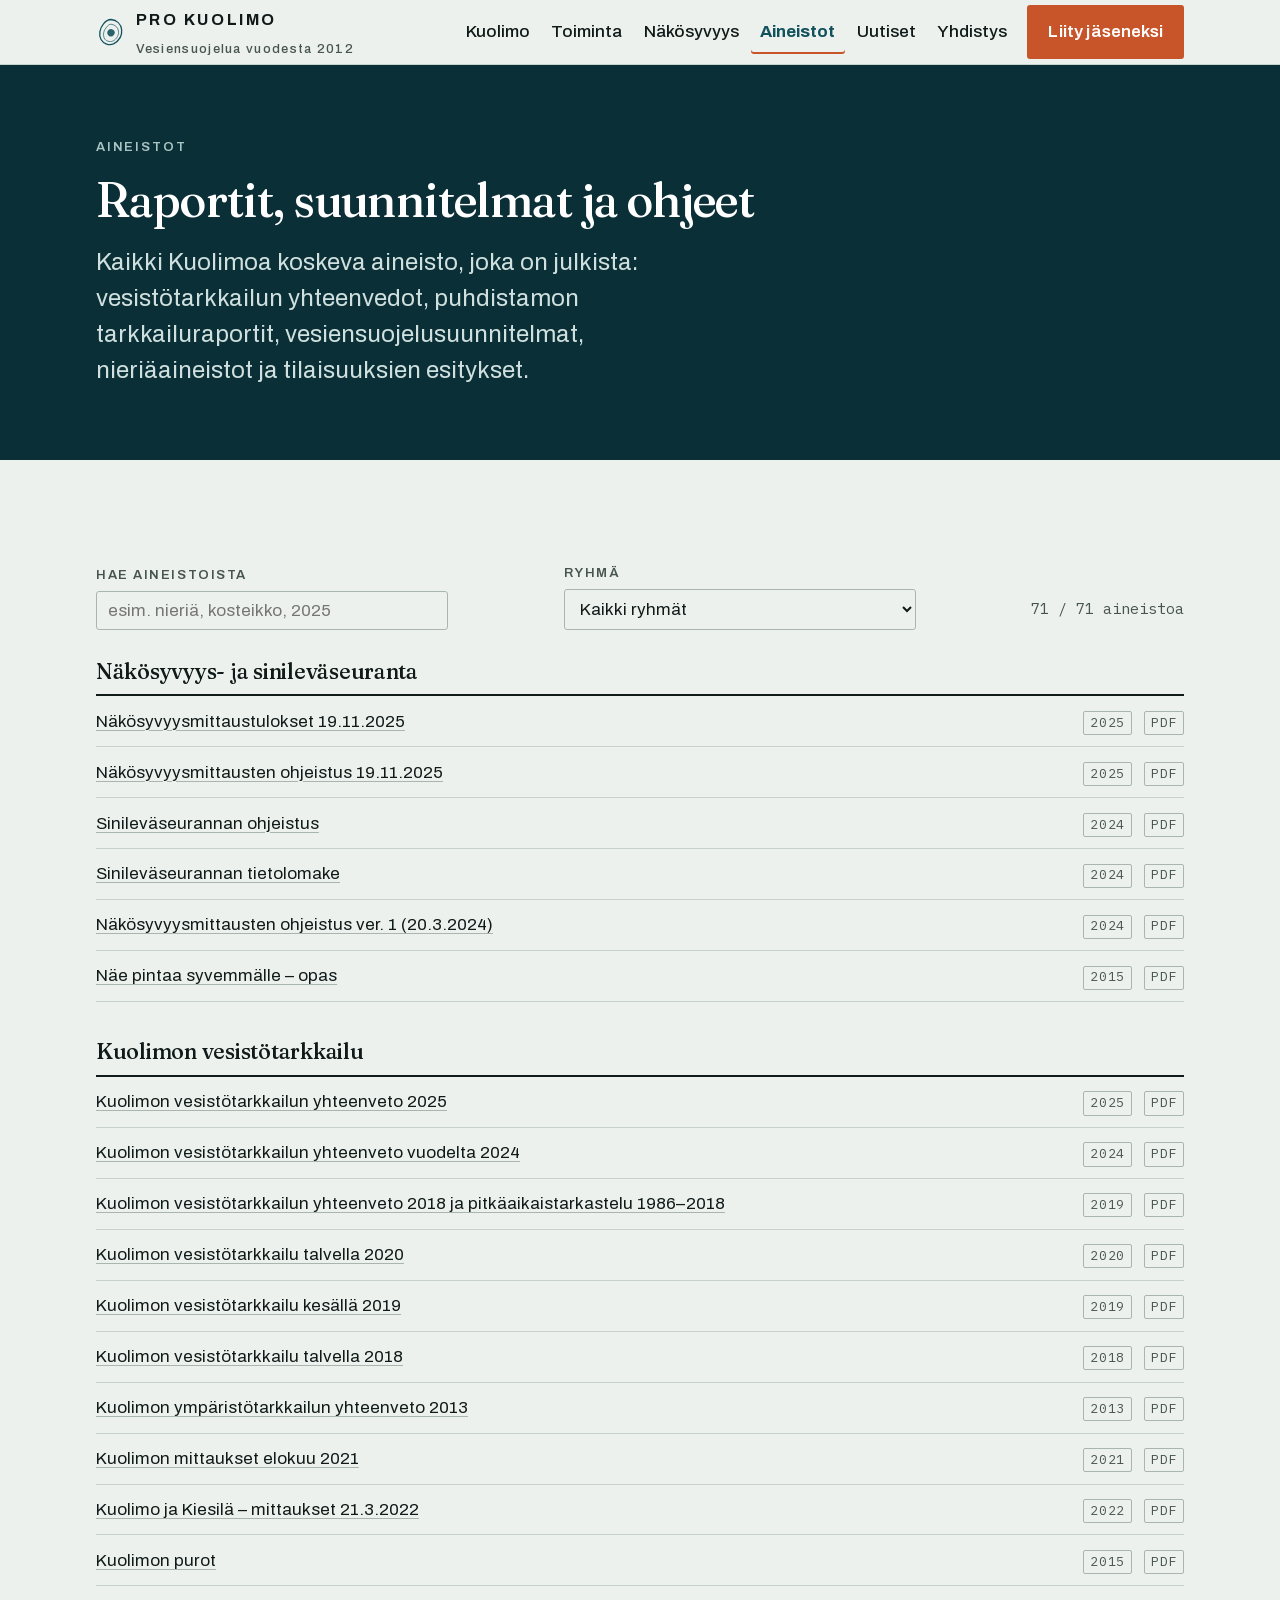
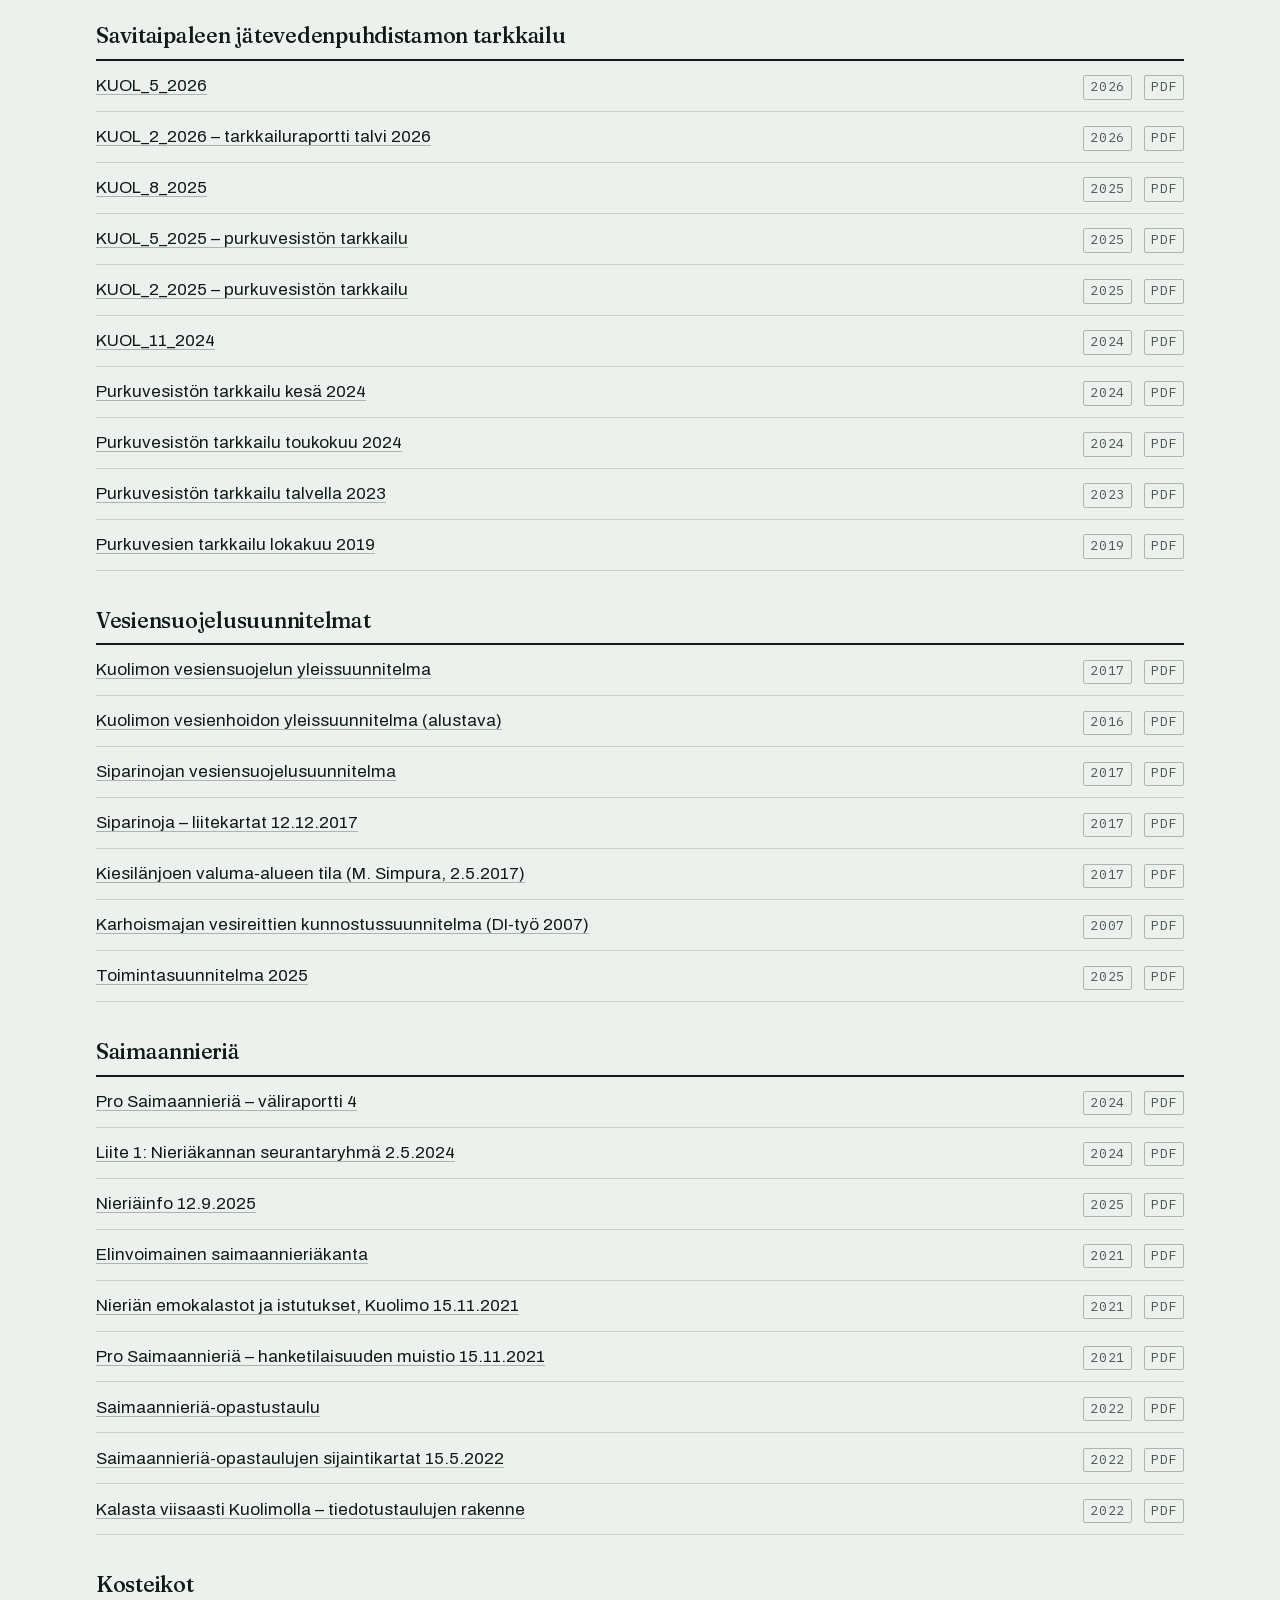
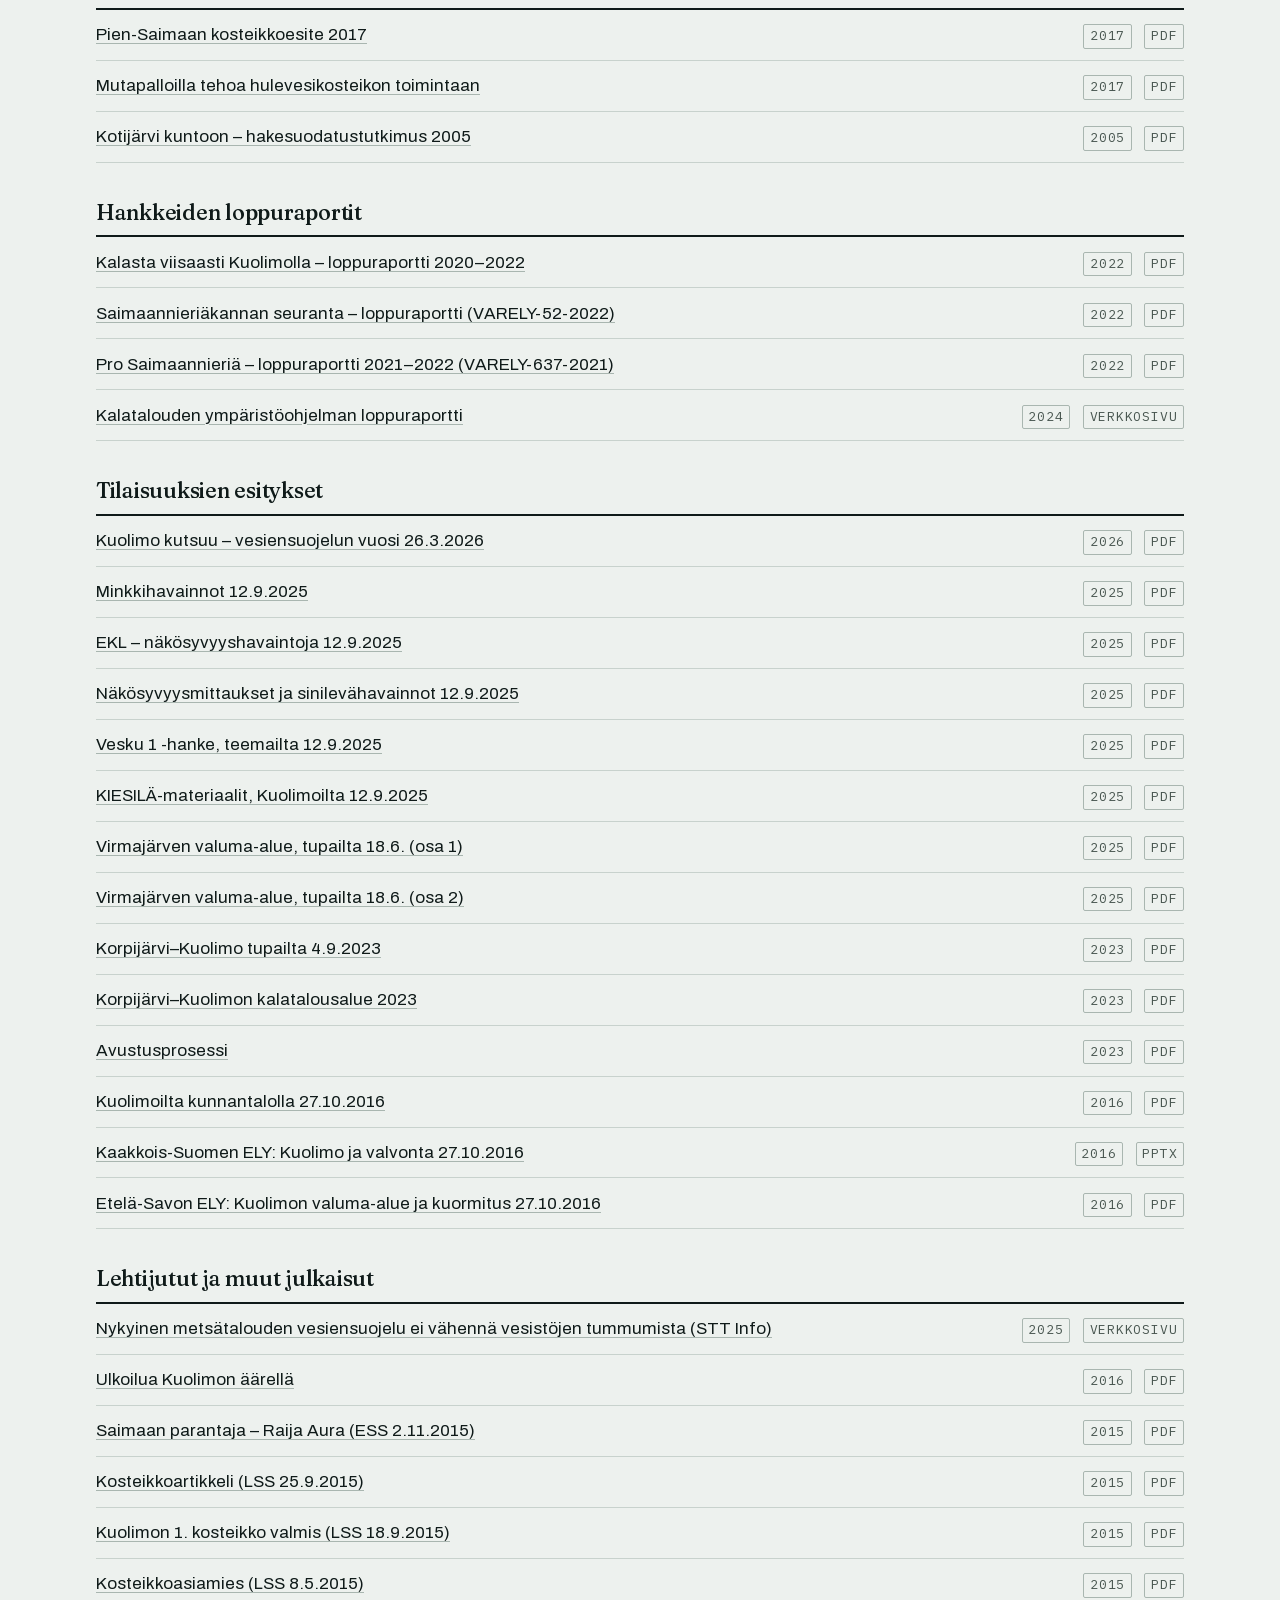
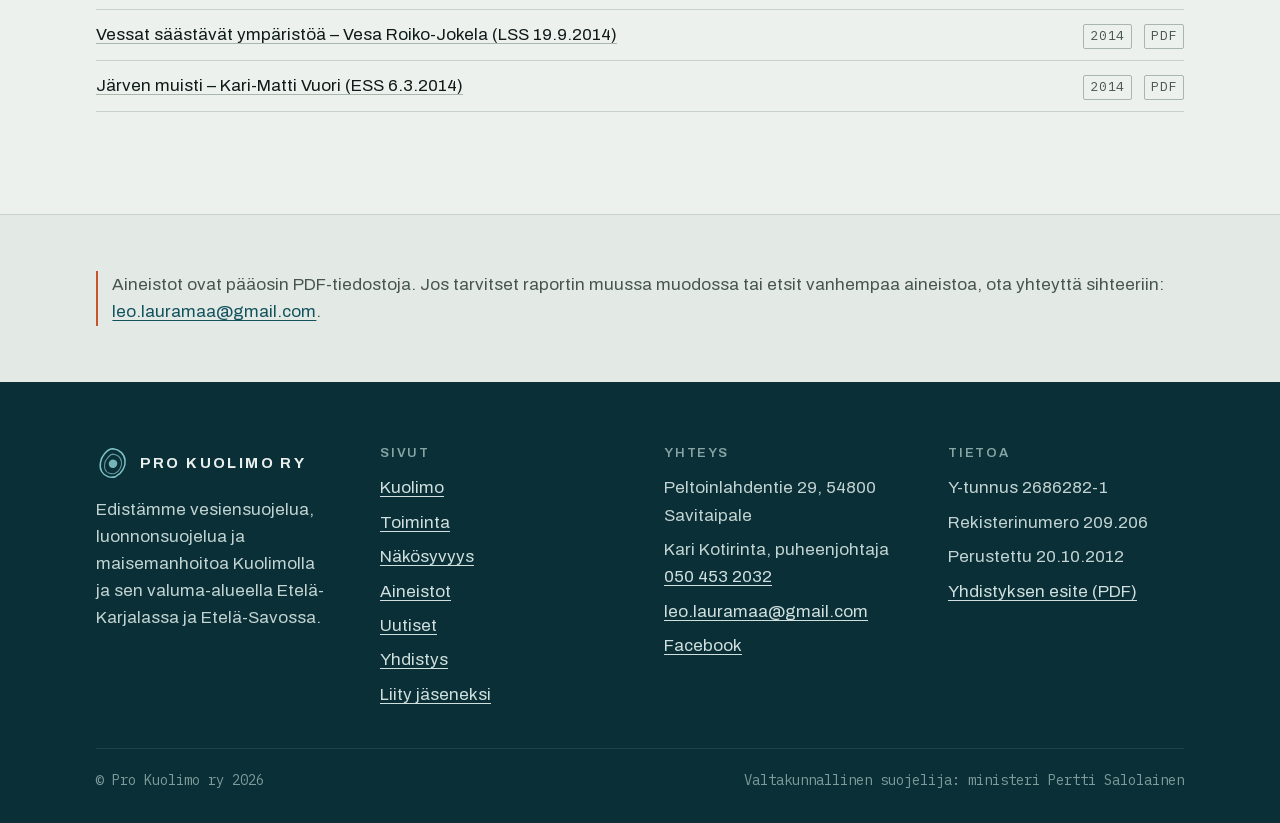
==== aineistot.html @ 618afde6 "Uudistettu prokuolimo.fi staattisena sivustona Pro Kuolimo ry:n verkkosivusto toteutettu käsin kirjo" ====
<!doctype html>
<html lang="fi">
<head>
<meta charset="utf-8">
<meta name="viewport" content="width=device-width, initial-scale=1">
<title>Aineistot – Pro Kuolimo ry</title>
<meta name="description" content="Kuolimon vesistötarkkailun raportit, vesiensuojelusuunnitelmat, nieriäaineistot, mittausohjeet ja tilaisuuksien esitykset yhdessä hakemistossa.">
<link rel="canonical" href="https://prokuolimo.fi/aineistot.html">
<meta name="theme-color" content="#edf1ee" media="(prefers-color-scheme: light)">
<meta name="theme-color" content="#0d1412" media="(prefers-color-scheme: dark)">
<meta property="og:type" content="website">
<meta property="og:locale" content="fi_FI">
<meta property="og:title" content="Aineistot – Pro Kuolimo ry">
<meta property="og:description" content="Tarkkailuraportit, suunnitelmat, ohjeet ja esitykset haettavana listana.">
<meta property="og:image" content="https://prokuolimo.fi/assets/img/og-kuva.jpg">
<link rel="icon" href="assets/favicon.svg" type="image/svg+xml">
<link rel="preload" href="assets/fonts/fraunces-var-latin.woff2" as="font" type="font/woff2" crossorigin>
<link rel="preload" href="assets/fonts/archivo-var-latin.woff2" as="font" type="font/woff2" crossorigin>
<link rel="stylesheet" href="assets/css/site.css">
<script type="module" src="assets/js/site.js"></script>
<script type="module" src="assets/js/aineistot.js"></script>
</head>
<body>
<site-header></site-header>
<noscript>
  <nav class="wrap noscript-nav" aria-label="Päävalikko">
    <a href="index.html">Etusivu</a> ·
    <a href="kuolimo.html">Kuolimo</a> ·
    <a href="toiminta.html">Toiminta</a> ·
    <a href="nakosyvyys.html">Näkösyvyys</a> ·
    <a href="uutiset.html">Uutiset</a> ·
    <a href="yhdistys.html">Yhdistys</a> ·
    <a href="liity.html">Liity jäseneksi</a>
  </nav>
</noscript>

<main id="main">

  <section class="pagehead">
    <div class="wrap">
      <p class="label">Aineistot</p>
      <h1>Raportit, suunnitelmat ja ohjeet</h1>
      <p class="lead">Kaikki Kuolimoa koskeva aineisto, joka on julkista: vesistötarkkailun
        yhteenvedot, puhdistamon tarkkailuraportit, vesiensuojelusuunnitelmat,
        nieriäaineistot ja tilaisuuksien esitykset.</p>
    </div>
  </section>

  <section class="band">
    <div class="wrap" data-docs>
      <p class="status" data-status>Ladataan aineistoluetteloa…</p>
      <noscript><p class="status">Aineistohaku vaatii JavaScriptin. Aineistot löytyvät myös
        yhdistyksen <a href="https://www.facebook.com/Prokuolimo">Facebook-sivulta</a> tai
        pyynnöstä sähköpostilla <a href="mailto:leo.lauramaa@gmail.com">leo.lauramaa@gmail.com</a>.</p></noscript>
    </div>
  </section>

  <section class="band band--tint band--tight">
    <div class="wrap">
      <p class="note">Aineistot ovat pääosin PDF-tiedostoja. Jos tarvitset raportin
        muussa muodossa tai etsit vanhempaa aineistoa, ota yhteyttä sihteeriin:
        <a href="mailto:leo.lauramaa@gmail.com">leo.lauramaa@gmail.com</a>.</p>
    </div>
  </section>

</main>
<site-footer></site-footer>
</body>
</html>
---- assets/css/site.css ----
@charset "UTF-8";
/* ==========================================================================
   Pro Kuolimo ry – tyylit
   Suunnitteluperiaate: "mittauspöytäkirja". Fraunces antaa äänen, Archivo
   välittää tiedon, IBM Plex Mono esittää mitatut luvut. Väripaletti on
   yhden sävyn (vesi) sarja; nieriän kutuväri on ainoa korostus.
   ========================================================================== */

/* --- Kirjasimet ---------------------------------------------------------- */
@font-face {
  font-family: Fraunces;
  src: url("../fonts/fraunces-var-latin.woff2") format("woff2");
  font-weight: 300 900;
  font-display: swap;
  unicode-range: U+0000-00FF, U+0131, U+0152-0153, U+02BB-02BC, U+02C6, U+02DA,
    U+02DC, U+0304, U+0308, U+0329, U+2000-206F, U+20AC, U+2122, U+2191, U+2193,
    U+2212, U+2215, U+FEFF, U+FFFD;
}
@font-face {
  font-family: Fraunces;
  src: url("../fonts/fraunces-var-latinext.woff2") format("woff2");
  font-weight: 300 900;
  font-display: swap;
  unicode-range: U+0100-02BA, U+02BD-02C5, U+02C7-02CC, U+02CE-02D7, U+02DD-02FF,
    U+0304-0308, U+0329, U+1D00-1DBF, U+1E00-1E9F, U+1EF2-1EFF, U+2020, U+20A0-20AB,
    U+20AD-20C0, U+2113, U+2C60-2C7F, U+A720-A7FF;
}
@font-face {
  font-family: Archivo;
  src: url("../fonts/archivo-var-latin.woff2") format("woff2");
  font-weight: 400 700;
  font-display: swap;
  unicode-range: U+0000-00FF, U+0131, U+0152-0153, U+02BB-02BC, U+02C6, U+02DA,
    U+02DC, U+0304, U+0308, U+0329, U+2000-206F, U+20AC, U+2122, U+2191, U+2193,
    U+2212, U+2215, U+FEFF, U+FFFD;
}
@font-face {
  font-family: Archivo;
  src: url("../fonts/archivo-var-latinext.woff2") format("woff2");
  font-weight: 400 700;
  font-display: swap;
  unicode-range: U+0100-02BA, U+02BD-02C5, U+02C7-02CC, U+02CE-02D7, U+02DD-02FF,
    U+0304-0308, U+0329, U+1D00-1DBF, U+1E00-1E9F, U+1EF2-1EFF, U+2020, U+20A0-20AB,
    U+20AD-20C0, U+2113, U+2C60-2C7F, U+A720-A7FF;
}
@font-face {
  font-family: "Plex Mono";
  src: url("../fonts/plexmono-400-latin.woff2") format("woff2");
  font-weight: 400;
  font-display: swap;
  unicode-range: U+0000-00FF, U+0131, U+0152-0153, U+02BB-02BC, U+02C6, U+02DA,
    U+02DC, U+0304, U+0308, U+0329, U+2000-206F, U+20AC, U+2122, U+2191, U+2193,
    U+2212, U+2215, U+FEFF, U+FFFD;
}
@font-face {
  font-family: "Plex Mono";
  src: url("../fonts/plexmono-400-latinext.woff2") format("woff2");
  font-weight: 400;
  font-display: swap;
  unicode-range: U+0100-02BA, U+02BD-02C5, U+02C7-02CC, U+02CE-02D7, U+02DD-02FF,
    U+0304-0308, U+0329, U+1D00-1DBF, U+1E00-1E9F, U+1EF2-1EFF, U+2020, U+20A0-20AB,
    U+20AD-20C0, U+2113, U+2C60-2C7F, U+A720-A7FF;
}
@font-face {
  font-family: "Plex Mono";
  src: url("../fonts/plexmono-500-latin.woff2") format("woff2");
  font-weight: 500;
  font-display: swap;
  unicode-range: U+0000-00FF, U+0131, U+0152-0153, U+02BB-02BC, U+02C6, U+02DA,
    U+02DC, U+0304, U+0308, U+0329, U+2000-206F, U+20AC, U+2122, U+2191, U+2193,
    U+2212, U+2215, U+FEFF, U+FFFD;
}
@font-face {
  font-family: "Plex Mono";
  src: url("../fonts/plexmono-500-latinext.woff2") format("woff2");
  font-weight: 500;
  font-display: swap;
  unicode-range: U+0100-02BA, U+02BD-02C5, U+02C7-02CC, U+02CE-02D7, U+02DD-02FF,
    U+0304-0308, U+0329, U+1D00-1DBF, U+1E00-1E9F, U+1EF2-1EFF, U+2020, U+20A0-20AB,
    U+20AD-20C0, U+2113, U+2C60-2C7F, U+A720-A7FF;
}

/* --- Muuttujat ---------------------------------------------------------- */
:root {
  color-scheme: light dark;

  --paper: #edf1ee;
  --paper-2: #e3e9e5;
  --paper-3: #d9e1dd;
  --ink: #0f1a19;
  --ink-2: #47554f;
  --rule: #c8d2cd;
  --rule-strong: #a9b6b0;

  --water: #12525c;
  --water-hi: #0b2f37;
  --water-tint: #dfe9e9;
  --moss: #56712f;
  --nieria: #a8471f;
  --nieria-bright: #c8542a;

  /* Näkösyvyyden sävysarja, vaalea tila. Tumma = kirkkaampi vesi. */
  --b1: #dfe9e9;
  --b2: #bcd5d7;
  --b3: #91bcc0;
  --b4: #5c9ba3;
  --b5: #2c7480;
  --b6: #12525c;
  --b-on-light: #0f1a19;
  --b-on-dark: #f2f6f4;
  --b1-fg: var(--b-on-light);
  --b2-fg: var(--b-on-light);
  --b3-fg: var(--b-on-light);
  --b4-fg: var(--b-on-light);
  --b5-fg: var(--b-on-dark);
  --b6-fg: var(--b-on-dark);

  --serif: Fraunces, "Iowan Old Style", Palatino, Georgia, serif;
  --sans: Archivo, system-ui, -apple-system, "Segoe UI", Roboto, sans-serif;
  --mono: "Plex Mono", ui-monospace, "SF Mono", Menlo, Consolas, monospace;

  /* Kokoportaikko on mitoitettu iäkkäämmälle lukijalle: leipäteksti 19 px ja
     pienin käytetty koko 14 px. Sujuvien kokojen keskiarvossa on aina
     rem-osa, jotta otsikot kasvavat myös silloin, kun käyttäjä suurentaa
     selaimen fonttikokoa – pelkkä vw jäisi käyttäjän asetuksesta riippumatta
     samaksi. */
  --fs-display: clamp(2.5rem, 1.65rem + 3.7vw, 4.5rem);
  --fs-h1: clamp(2.05rem, 1.45rem + 2.4vw, 3.05rem);
  --fs-h2: clamp(1.6rem, 1.25rem + 1.5vw, 2.25rem);
  --fs-h3: 1.35rem;
  --fs-body: 1.1875rem;
  --fs-small: 1.0625rem;
  --fs-micro: 0.875rem;
  --fs-label: 0.8125rem;

  --wrap: 74rem;
  --prose: 36rem;
  --gutter: clamp(1.25rem, 5vw, 3rem);
  --band-space: clamp(3.5rem, 8vw, 6.5rem);
  --radius: 3px;
  --shadow: 0 1px 2px rgb(11 47 55 / 6%), 0 8px 24px -12px rgb(11 47 55 / 18%);
}

@media (prefers-color-scheme: dark) {
  :root {
    --paper: #0d1412;
    --paper-2: #131c1a;
    --paper-3: #1a2523;
    --ink: #e8ece7;
    --ink-2: #9aa8a2;
    --rule: #26332e;
    --rule-strong: #3a4a44;

    --water: #6fb4bb;
    --water-hi: #071c21;
    --water-tint: #132a2c;
    --moss: #9ab86a;
    --nieria: #e8916a;
    --nieria-bright: #ef9c76;

    --b1: #1b2b2c;
    --b2: #23474b;
    --b3: #2f6a71;
    --b4: #479098;
    --b5: #6fb4bb;
    --b6: #a3d5d9;
    --b-on-light: #08181a;
    --b-on-dark: #e8ece7;
    --b1-fg: var(--b-on-dark);
    --b2-fg: var(--b-on-dark);
    --b3-fg: var(--b-on-dark);
    --b4-fg: var(--b-on-light);
    --b5-fg: var(--b-on-light);
    --b6-fg: var(--b-on-light);

    --shadow: 0 1px 2px rgb(0 0 0 / 40%), 0 8px 24px -12px rgb(0 0 0 / 60%);
  }
}

/* --- Perusta ------------------------------------------------------------ */
*,
*::before,
*::after {
  box-sizing: border-box;
}

html {
  /* Huom. text-size-adjust on jätetty tarkoituksella määrittelemättä.
     Arvo 100% estäisi Android-Chromen käyttäjäasetuksen "tekstin koko",
     eikä iOS kasvata tekstiä automaattisesti, koska sivulla on
     width=device-width -viewport. Näin selaimen fonttikoon säätö toimii. */
  scroll-behavior: smooth;
  scroll-padding-top: 6rem;
}

body {
  margin: 0;
  background: var(--paper);
  color: var(--ink);
  font-family: var(--sans);
  font-size: var(--fs-body);
  line-height: 1.6;
  overflow-wrap: anywhere;
  font-synthesis-weight: none;
  -webkit-font-smoothing: antialiased;
}

img,
svg {
  max-width: 100%;
  height: auto;
  display: block;
}

a {
  color: var(--water);
  text-decoration-thickness: 1px;
  text-underline-offset: 0.18em;
}

a:hover {
  color: var(--nieria);
}

:focus-visible {
  outline: 2px solid var(--nieria-bright);
  outline-offset: 2px;
  border-radius: 2px;
}

h1,
h2,
h3,
h4 {
  font-family: var(--serif);
  font-weight: 500;
  font-variation-settings: "opsz" 48, "SOFT" 24, "WONK" 0;
  line-height: 1.12;
  letter-spacing: -0.012em;
  text-wrap: balance;
  margin: 0;
}

h1 {
  font-size: var(--fs-h1);
}
h2 {
  font-size: var(--fs-h2);
}
h3 {
  font-size: var(--fs-h3);
  font-variation-settings: "opsz" 18, "SOFT" 20, "WONK" 0;
  line-height: 1.25;
}

p {
  margin: 0;
}

/* Mitatut luvut, päivämäärät ja tunnukset ovat aina mittarin äänellä. */
.num {
  font-family: var(--mono);
  font-variant-numeric: tabular-nums;
  font-feature-settings: "zero" 1;
  letter-spacing: -0.02em;
}

.label {
  font-family: var(--sans);
  font-size: var(--fs-label);
  font-weight: 600;
  letter-spacing: 0.14em;
  text-transform: uppercase;
  color: var(--ink-2);
  margin: 0;
}

.lead {
  font-size: clamp(1.25rem, 1.1rem + 0.7vw, 1.5rem);
  line-height: 1.5;
  color: var(--ink-2);
}

.skip {
  position: absolute;
  left: -9999px;
  top: 0;
  z-index: 100;
  background: var(--nieria-bright);
  color: #fff;
  padding: 0.6rem 1rem;
  font-weight: 600;
}
.skip:focus {
  left: 0;
}

/* --- Rakenne ------------------------------------------------------------ */
.wrap {
  width: 100%;
  max-width: var(--wrap);
  margin-inline: auto;
  padding-inline: var(--gutter);
}

.band {
  padding-block: var(--band-space);
}

.band--tight {
  padding-block: clamp(2.25rem, 5vw, 3.5rem);
}

.band--tint {
  background: var(--paper-2);
}

.band--deep {
  background: var(--water-hi);
  color: #e9efec;
}

.band--deep h1,
.band--deep h2,
.band--deep h3 {
  color: #f4f8f6;
}

.band--deep .label,
.band--deep .lead {
  color: #a9c4c4;
}

.band--deep a {
  color: #9fd4d8;
}

.band--deep a:hover {
  color: var(--nieria-bright);
}

.band + .band--tint,
.band--tint + .band {
  border-top: 1px solid var(--rule);
}

/* Tummalla vesipohjalla samat komponentit tarvitsevat vaaleat sävyt. */
.band--deep .figure figcaption,
.band--deep .note,
.band--deep .status,
.band--deep .card p {
  color: #a9c4c4;
}

.band--deep .figure figcaption {
  border-left-color: #3d6a70;
}

.band--deep .card {
  border-top-color: #7fc4ca;
}

.band--deep .facts,
.band--deep .facts > div {
  border-color: #1e434a;
}

.band--deep .facts dt {
  color: #9fb8b7;
}

.pagehead a {
  color: #9fd4d8;
}

.pagehead a:hover {
  color: var(--nieria-bright);
}

.prose {
  max-width: var(--prose);
}

.prose {
  hyphens: auto;
}

.prose > * + * {
  margin-top: 1.1em;
}

.prose h2,
.prose h3 {
  margin-top: 2em;
}

.prose ul,
.prose ol {
  padding-left: 1.2em;
}

.prose li + li {
  margin-top: 0.4em;
}

/* Osion otsikkorivi: pieni tunniste + otsikko + hiusviiva. */
.head {
  display: grid;
  gap: 0.7rem;
  padding-bottom: 1.1rem;
  border-bottom: 1px solid var(--rule);
  margin-bottom: clamp(1.75rem, 4vw, 2.75rem);
}

.head--deep {
  border-bottom-color: #24484f;
}

.head > .lead {
  max-width: var(--prose);
}

/* --- Painikkeet --------------------------------------------------------- */
.btn {
  display: inline-flex;
  align-items: center;
  gap: 0.5rem;
  padding: 0.8rem 1.25rem;
  font-family: var(--sans);
  font-size: var(--fs-small);
  font-weight: 600;
  letter-spacing: 0.01em;
  text-decoration: none;
  border: 1px solid transparent;
  border-radius: var(--radius);
  cursor: pointer;
  transition: background-color 0.15s, border-color 0.15s, color 0.15s;
}

.btn--primary {
  background: var(--nieria-bright);
  color: #fff;
}

.btn--primary:hover {
  background: var(--nieria);
  color: #fff;
}

.btn--ghost {
  border-color: var(--rule-strong);
  color: var(--ink);
  background: transparent;
}

.btn--ghost:hover {
  border-color: var(--ink);
  color: var(--ink);
  background: var(--paper-3);
}

.band--deep .btn--ghost,
.hero .btn--ghost,
.pagehead .btn--ghost {
  border-color: #5d8a90;
  color: #eef4f2;
}

.band--deep .btn--ghost:hover,
.hero .btn--ghost:hover,
.pagehead .btn--ghost:hover {
  border-color: #9fd4d8;
  color: #fff;
  background: rgb(255 255 255 / 8%);
}

/* Hero-painike on valokuvan päällä, joten se tarvitsee oman pohjansa. */
.hero .btn--ghost {
  background: rgb(6 28 33 / 42%);
  backdrop-filter: blur(2px);
}

.hero .btn--ghost:hover {
  background: rgb(6 28 33 / 62%);
}

.btn-row {
  display: flex;
  flex-wrap: wrap;
  gap: 0.75rem;
}

/* --- Yläpalkki ---------------------------------------------------------- */
.topbar {
  position: sticky;
  top: 0;
  z-index: 40;
  background: color-mix(in srgb, var(--paper) 88%, transparent);
  backdrop-filter: saturate(1.4) blur(10px);
  border-bottom: 1px solid var(--rule);
}

.topbar__inner {
  display: flex;
  flex-wrap: wrap;
  align-items: center;
  gap: 1rem;
  min-height: 4rem;
}

.brand {
  display: inline-flex;
  align-items: center;
  gap: 0.6rem;
  text-decoration: none;
  color: var(--ink);
  margin-right: auto;
  min-width: 0;
}

.brand__mark {
  width: 30px;
  height: 30px;
  flex: none;
  color: var(--water);
}

.brand__name {
  font-family: var(--sans);
  font-size: 1rem;
  font-weight: 700;
  letter-spacing: 0.16em;
  text-transform: uppercase;
  line-height: 1;
}

.brand__sub {
  display: block;
  font-size: 0.8125rem;
  font-weight: 500;
  letter-spacing: 0.1em;
  color: var(--ink-2);
  margin-top: 0.25rem;
}

@media (max-width: 26rem) {
  .brand__sub {
    display: none;
  }
}

.nav {
  display: flex;
  flex-wrap: wrap;
  align-items: center;
  gap: 0.15rem;
}

.nav__link {
  padding: 0.55rem 0.6rem;
  font-size: var(--fs-small);
  font-weight: 500;
  color: var(--ink);
  text-decoration: none;
  border-radius: var(--radius);
  white-space: nowrap;
}

.nav__link:hover {
  background: var(--paper-3);
  color: var(--ink);
}

.nav__link[aria-current="page"] {
  color: var(--water);
  font-weight: 700;
  box-shadow: inset 0 -2px 0 var(--nieria-bright);
}

.nav__cta {
  margin-left: 0.5rem;
}

.nav-toggle {
  display: none;
  align-items: center;
  gap: 0.45rem;
  padding: 0.5rem 0.7rem;
  font-family: var(--sans);
  font-size: 0.9375rem;
  font-weight: 600;
  letter-spacing: 0.08em;
  text-transform: uppercase;
  background: transparent;
  color: var(--ink);
  border: 1px solid var(--rule-strong);
  border-radius: var(--radius);
  cursor: pointer;
}

.nav-toggle__bars {
  display: grid;
  gap: 3px;
  width: 14px;
}

.nav-toggle__bars i {
  display: block;
  height: 1.5px;
  background: currentcolor;
}

@media (max-width: 64rem) {
  .nav-toggle {
    display: inline-flex;
  }

  .nav {
    display: none;
    position: absolute;
    inset-inline: 0;
    top: 100%;
    flex-direction: column;
    align-items: stretch;
    gap: 0;
    padding: 0.5rem var(--gutter) 1.25rem;
    background: var(--paper);
    border-bottom: 1px solid var(--rule);
    box-shadow: var(--shadow);
  }

  .nav[data-open="true"] {
    display: flex;
  }

  .nav__link {
    padding: 0.8rem 0.25rem;
    font-size: 1.1875rem;
    border-bottom: 1px solid var(--rule);
    border-radius: 0;
  }

  .nav__link[aria-current="page"] {
    box-shadow: none;
    border-left: 3px solid var(--nieria-bright);
    padding-left: 0.7rem;
  }

  .nav__cta {
    margin: 1rem 0 0;
    justify-content: center;
  }
}

.noscript-nav {
  padding: 0.75rem 0;
  font-size: var(--fs-small);
}

/* --- Hero --------------------------------------------------------------- */
.hero {
  position: relative;
  isolation: isolate;
  background: var(--water-hi);
  color: #eef4f2;
  overflow: clip;
}

.hero__media {
  position: absolute;
  inset: 0;
  z-index: -2;
}

.hero__media img {
  width: 100%;
  height: 100%;
  object-fit: cover;
  object-position: 50% 62%;
}

.hero::after {
  content: "";
  position: absolute;
  inset: 0;
  z-index: -1;
  background: linear-gradient(
      100deg,
      rgb(6 28 33 / 88%) 0%,
      rgb(6 28 33 / 72%) 42%,
      rgb(6 28 33 / 40%) 100%
    ),
    linear-gradient(to top, rgb(6 28 33 / 85%) 0%, rgb(6 28 33 / 0%) 55%);
}

.hero__inner {
  padding-block: clamp(4rem, 12vw, 8.5rem) clamp(2rem, 4vw, 3rem);
}

.hero__eyebrow {
  color: #a9c4c4;
  margin-bottom: 1.4rem;
}

.hero h1 {
  font-size: var(--fs-display);
  font-variation-settings: "opsz" 120, "SOFT" 28, "WONK" 0;
  font-weight: 450;
  letter-spacing: -0.022em;
  max-width: 30ch;
  color: #fff;
}

.hero h1 em {
  font-style: normal;
  color: #ffd0b8;
}

.hero__lead {
  max-width: 44ch;
  margin-top: 1.5rem;
  font-size: clamp(1.2rem, 1.05rem + 0.7vw, 1.45rem);
  line-height: 1.55;
  color: #cfe0de;
}

.hero .btn-row {
  margin-top: 2rem;
}

/* Mittarivi hero-kuvan alla: järven tunnusluvut mittarin äänellä. */
.readout {
  border-top: 1px solid rgb(255 255 255 / 18%);
  display: grid;
  grid-template-columns: repeat(auto-fit, minmax(min(9.5rem, 100%), 1fr));
}

.readout__cell {
  padding: 1.1rem 0 1.25rem;
  border-left: 1px solid rgb(255 255 255 / 12%);
  padding-left: 1rem;
}

.readout__cell:first-child {
  border-left: 0;
  padding-left: 0;
}

.readout__value {
  font-family: var(--mono);
  font-size: clamp(1.5rem, 1.1rem + 1.7vw, 2.15rem);
  font-weight: 500;
  line-height: 1;
  color: #fff;
  letter-spacing: -0.03em;
}

.readout__value small {
  font-size: 0.55em;
  font-weight: 400;
  color: #a9c4c4;
  margin-left: 0.15em;
  letter-spacing: 0;
}

/* Kahden sarakkeen ladonnassa erottimet piirretään riveittäin, jotta
   toisen rivin ensimmäinen luku ei näytä sisennetyltä. */
@media (max-width: 40rem) {
  .readout {
    grid-template-columns: repeat(2, minmax(0, 1fr));
  }
  .readout__cell:nth-child(odd) {
    border-left: 0;
    padding-left: 0;
  }
  .readout__cell:nth-child(n + 3) {
    border-top: 1px solid rgb(255 255 255 / 12%);
    padding-top: 1rem;
  }
}

.readout__key {
  display: block;
  margin-top: 0.5rem;
  font-size: 0.8125rem;
  font-weight: 600;
  letter-spacing: 0.11em;
  text-transform: uppercase;
  color: #9fb8b7;
}

/* overflow-wrap: anywhere on leipätekstin turva, mutta lyhyet tunnisteet,
   painikkeiden tekstit ja mitatut luvut eivät saa katketa keskeltä sanaa. */
.nav-toggle,
.brand__name,
.label,
.num,
.readout__value,
.round__stat,
.tier__price,
.record td,
.record th {
  overflow-wrap: normal;
  hyphens: none;
}

/* Sanamuotoinen lukema ei tarvitse samaa optista kokoa kuin numero. */
.readout__value--word {
  font-size: clamp(1.15rem, 0.9rem + 1vw, 1.6rem);
}

/* Sivun sisäotsikko ilman kuvaa. */
.pagehead {
  background: var(--water-hi);
  color: #e9efec;
  padding-block: clamp(2.75rem, 7vw, 4.5rem);
}

.pagehead .label {
  color: #a9c4c4;
}

.pagehead h1 {
  color: #fff;
  margin-top: 0.9rem;
  max-width: 26ch;
  font-variation-settings: "opsz" 72, "SOFT" 26, "WONK" 0;
}

.pagehead .lead {
  color: #cfe0de;
  max-width: 48ch;
  margin-top: 1.1rem;
}

/* --- Kuvat -------------------------------------------------------------- */
.figure {
  margin: 0;
}

.figure img {
  width: 100%;
  border-radius: var(--radius);
}

.figure figcaption {
  margin-top: 0.7rem;
  font-family: var(--mono);
  font-size: var(--fs-micro);
  line-height: 1.5;
  color: var(--ink-2);
  padding-left: 0.7rem;
  border-left: 2px solid var(--rule-strong);
}

/* --- Palstat ------------------------------------------------------------ */
.split {
  display: grid;
  gap: clamp(2rem, 5vw, 4rem);
  align-items: start;
}

@media (min-width: 52rem) {
  .split {
    grid-template-columns: minmax(0, 1fr) minmax(0, 0.85fr);
  }
  .split--even {
    grid-template-columns: repeat(2, minmax(0, 1fr));
  }
  .split--flip > :first-child {
    order: 2;
  }
}

.cols {
  display: grid;
  gap: clamp(1.5rem, 3vw, 2.25rem);
  grid-template-columns: repeat(auto-fit, minmax(min(15rem, 100%), 1fr));
}

/* --- Kortit ------------------------------------------------------------- */
.card {
  display: flex;
  flex-direction: column;
  gap: 0.6rem;
  padding-top: 1.1rem;
  border-top: 2px solid var(--ink);
}

.card h3 {
  font-size: 1.25rem;
}

.card p {
  color: var(--ink-2);
  font-size: var(--fs-small);
}

.card ul {
  margin: 0;
  padding-left: 1.1em;
  font-size: var(--fs-small);
  color: var(--ink-2);
}

.card li + li {
  margin-top: 0.35em;
}

.card__num {
  font-family: var(--mono);
  font-size: var(--fs-micro);
  font-weight: 500;
  color: var(--nieria);
  letter-spacing: 0.06em;
}

/* --- Faktalista (määritelmälista) --------------------------------------- */
.facts {
  margin: 0;
  border-top: 1px solid var(--rule);
}

.facts > div {
  display: grid;
  grid-template-columns: minmax(0, 12rem) 1fr;
  gap: 0.5rem 1.5rem;
  padding: 0.7rem 0;
  border-bottom: 1px solid var(--rule);
}

.facts dt {
  font-size: var(--fs-small);
  font-weight: 600;
  color: var(--ink-2);
}

.facts dd {
  margin: 0;
  font-size: var(--fs-small);
}

.facts dd .num {
  font-size: 1rem;
}

@media (max-width: 34rem) {
  .facts > div {
    grid-template-columns: 1fr;
    gap: 0.15rem;
  }
}

/* --- Uutiset ------------------------------------------------------------ */
.newslist {
  list-style: none;
  margin: 0;
  padding: 0;
  border-top: 1px solid var(--rule);
}

.newslist > li {
  border-bottom: 1px solid var(--rule);
}

.news {
  display: grid;
  gap: 0.4rem 2rem;
  padding: 1.5rem 0;
}

@media (min-width: 46rem) {
  .news {
    grid-template-columns: minmax(0, 7rem) 1fr;
  }
}

.news__date {
  font-family: var(--mono);
  font-size: 0.9375rem;
  color: var(--ink-2);
  padding-top: 0.2rem;
  white-space: nowrap;
}

.news__title {
  font-size: 1.3rem;
  font-variation-settings: "opsz" 20, "SOFT" 22, "WONK" 0;
}

.news__body {
  color: var(--ink-2);
  font-size: var(--fs-small);
  margin-top: 0.35rem;
}

.news__links {
  display: flex;
  flex-wrap: wrap;
  gap: 0.4rem 1.1rem;
  margin-top: 0.7rem;
  padding: 0;
  list-style: none;
}

.news__links a {
  font-size: 0.9375rem;
  font-weight: 600;
}

/* --- Aineistohaku ------------------------------------------------------- */
.filters {
  display: flex;
  flex-wrap: wrap;
  gap: 0.75rem;
  align-items: end;
  margin-bottom: 1.75rem;
}

.field {
  display: grid;
  gap: 0.35rem;
  min-width: 0;
  flex: 1 1 14rem;
}

.field > span {
  font-size: var(--fs-label);
  font-weight: 600;
  letter-spacing: 0.12em;
  text-transform: uppercase;
  color: var(--ink-2);
}

.field input,
.field select {
  font-family: var(--sans);
  font-size: var(--fs-small);
  padding: 0.55rem 0.7rem;
  color: var(--ink);
  background: var(--paper);
  border: 1px solid var(--rule-strong);
  border-radius: var(--radius);
  min-width: 0;
  width: 100%;
  max-width: 22rem;
}

.filters__count {
  font-family: var(--mono);
  font-size: 0.9375rem;
  color: var(--ink-2);
  margin-left: auto;
  padding-bottom: 0.55rem;
}

.doclist {
  display: grid;
  gap: 2.25rem;
}

.docgroup h3 {
  padding-bottom: 0.6rem;
  border-bottom: 2px solid var(--ink);
}

.docgroup ul {
  list-style: none;
  margin: 0;
  padding: 0;
}

.docgroup li {
  border-bottom: 1px solid var(--rule);
}

.doc {
  display: flex;
  flex-wrap: wrap;
  align-items: baseline;
  gap: 0.3rem 0.8rem;
  padding: 0.7rem 0;
  text-decoration: none;
  color: var(--ink);
}

.doc:hover {
  color: var(--nieria);
}

.doc__name {
  flex: 1 1 20rem;
  min-width: 0;
  font-size: var(--fs-small);
  text-decoration: underline;
  text-decoration-color: var(--rule-strong);
  text-underline-offset: 0.18em;
}

.doc:hover .doc__name {
  text-decoration-color: currentcolor;
}

.doc__meta {
  font-family: var(--mono);
  font-size: 0.8125rem;
  letter-spacing: 0.06em;
  text-transform: uppercase;
  color: var(--ink-2);
  border: 1px solid var(--rule-strong);
  border-radius: 2px;
  padding: 0.05rem 0.35rem;
}

/* --- Näkösyvyysrekisteri (sivuston tunnuselementti) -------------------- */
.recordwrap {
  overflow-x: auto;
  overscroll-behavior-x: contain;
  margin-top: 1rem;
  border: 1px solid var(--rule);
  border-radius: var(--radius);
  background: var(--paper);
}

.record {
  border-collapse: separate;
  border-spacing: 2px;
  width: 100%;
  font-family: var(--mono);
  font-size: 0.9375rem;
  padding: 2px;
}

.record th {
  font-weight: 500;
  color: var(--ink-2);
  font-size: 0.8125rem;
  letter-spacing: 0.05em;
  text-transform: uppercase;
  padding: 0.4rem 0.5rem;
  text-align: center;
  white-space: nowrap;
}

.record thead th {
  vertical-align: bottom;
  border-bottom: 1px solid var(--rule);
}

.record tbody th {
  position: sticky;
  left: 0;
  background: var(--paper);
  text-align: left;
  font-weight: 500;
  color: var(--ink);
  font-size: var(--fs-micro);
  letter-spacing: 0.04em;
  padding-right: 0.75rem;
  z-index: 1;
}

.record td {
  padding: 0.4rem 0.3rem;
  text-align: center;
  min-width: 3.4rem;
  border-radius: 2px;
  font-variant-numeric: tabular-nums;
  cursor: default;
}

.record td[data-bin="1"] { background: var(--b1); color: var(--b1-fg); }
.record td[data-bin="2"] { background: var(--b2); color: var(--b2-fg); }
.record td[data-bin="3"] { background: var(--b3); color: var(--b3-fg); }
.record td[data-bin="4"] { background: var(--b4); color: var(--b4-fg); }
.record td[data-bin="5"] { background: var(--b5); color: var(--b5-fg); }
.record td[data-bin="6"] { background: var(--b6); color: var(--b6-fg); }

.record td.is-empty {
  color: var(--ink-2);
  opacity: 0.55;
  background: transparent;
}

.record td:hover:not(.is-empty) {
  box-shadow: 0 0 0 2px var(--paper), 0 0 0 3px var(--ink);
}

.record tfoot td,
.record tfoot th {
  border-top: 1px solid var(--rule);
  background: transparent;
  color: var(--ink);
  font-size: var(--fs-micro);
  padding-top: 0.6rem;
}

.scale {
  display: flex;
  flex-wrap: wrap;
  align-items: center;
  gap: 0.4rem 0.75rem;
  margin-top: 1rem;
  font-family: var(--mono);
  font-size: var(--fs-micro);
  color: var(--ink-2);
}

.scale__steps {
  display: flex;
  flex-wrap: wrap;
  gap: 2px;
}

.scale__step {
  display: grid;
  place-items: center;
  min-width: 3.1rem;
  padding: 0.25rem 0.4rem;
  border-radius: 2px;
  font-variant-numeric: tabular-nums;
  box-shadow: inset 0 0 0 1px rgb(from var(--ink) r g b / 18%);
}

.scale__step[data-bin="1"] { background: var(--b1); color: var(--b1-fg); }
.scale__step[data-bin="2"] { background: var(--b2); color: var(--b2-fg); }
.scale__step[data-bin="3"] { background: var(--b3); color: var(--b3-fg); }
.scale__step[data-bin="4"] { background: var(--b4); color: var(--b4-fg); }
.scale__step[data-bin="5"] { background: var(--b5); color: var(--b5-fg); }
.scale__step[data-bin="6"] { background: var(--b6); color: var(--b6-fg); }

/* Kierrosten yhteenvetopalkit. */
.rounds {
  display: grid;
  gap: 0.75rem;
  margin: 0;
  padding: 0;
  list-style: none;
}

.round {
  display: grid;
  grid-template-columns: minmax(0, 8.5rem) 1fr auto;
  gap: 0.75rem;
  align-items: center;
  font-size: var(--fs-small);
}

.round__name {
  font-family: var(--mono);
  font-size: var(--fs-micro);
  color: var(--ink-2);
}

.round__bar {
  display: block;
  height: 1.4rem;
}

/* Täytön leveys = kierroksen havaintomäärä suhteessa suurimpaan kierrokseen. */
.round__fill {
  display: flex;
  gap: 2px;
  height: 100%;
}

.round__seg {
  border-radius: 2px;
  box-shadow: inset 0 0 0 1px rgb(from var(--ink) r g b / 10%);
}

.round__seg[data-bin="1"] { background: var(--b1); }
.round__seg[data-bin="2"] { background: var(--b2); }
.round__seg[data-bin="3"] { background: var(--b3); }
.round__seg[data-bin="4"] { background: var(--b4); }
.round__seg[data-bin="5"] { background: var(--b5); }
.round__seg[data-bin="6"] { background: var(--b6); }

.round__stat {
  font-family: var(--mono);
  font-size: 0.9375rem;
  font-variant-numeric: tabular-nums;
  color: var(--ink);
  white-space: nowrap;
}

@media (max-width: 40rem) {
  .round {
    grid-template-columns: 1fr auto;
  }
  .round__bar {
    grid-column: 1 / -1;
  }
  .round__stat {
    white-space: normal;
  }
}

.note {
  font-size: var(--fs-small);
  color: var(--ink-2);
  padding-left: 0.9rem;
  border-left: 2px solid var(--nieria-bright);
}

.status {
  font-family: var(--mono);
  font-size: var(--fs-small);
  color: var(--ink-2);
  padding: 1.5rem 0;
}

/* --- Yhteystiedot ------------------------------------------------------- */
.people {
  list-style: none;
  margin: 0;
  padding: 0;
  border-top: 1px solid var(--rule);
}

.people li {
  display: flex;
  flex-wrap: wrap;
  gap: 0.2rem 1rem;
  align-items: baseline;
  padding: 0.65rem 0;
  border-bottom: 1px solid var(--rule);
  font-size: var(--fs-small);
}

.people strong {
  font-weight: 600;
  flex: 0 0 auto;
}

.people .role {
  color: var(--ink-2);
  flex: 1 1 8rem;
  min-width: 0;
}

.people .contact {
  font-family: var(--mono);
  font-size: 0.9375rem;
}

.linkgrid {
  display: grid;
  gap: 0.15rem 2rem;
  grid-template-columns: repeat(auto-fit, minmax(min(16rem, 100%), 1fr));
  list-style: none;
  margin: 0;
  padding: 0;
}

.linkgrid li {
  border-bottom: 1px solid var(--rule);
}

.linkgrid a {
  display: block;
  padding: 0.6rem 0;
  font-size: var(--fs-small);
  text-decoration: none;
}

.linkgrid a:hover {
  text-decoration: underline;
}

.linkgrid span {
  display: block;
  font-size: var(--fs-micro);
  color: var(--ink-2);
  font-family: var(--mono);
}

/* --- Jäsenyys ----------------------------------------------------------- */
.tiers {
  display: grid;
  gap: 1.5rem;
  grid-template-columns: repeat(auto-fit, minmax(min(14rem, 100%), 1fr));
}

.tier {
  padding: 1.4rem;
  background: var(--paper);
  border: 1px solid var(--rule);
  border-top: 3px solid var(--water);
  border-radius: var(--radius);
}

.tier--accent {
  border-top-color: var(--nieria-bright);
}

.tier__price {
  font-family: var(--mono);
  font-size: 2.25rem;
  font-weight: 500;
  line-height: 1;
  margin: 0.7rem 0 0.5rem;
  letter-spacing: -0.03em;
}

.tier p {
  font-size: var(--fs-small);
  color: var(--ink-2);
}

.payinfo {
  font-family: var(--mono);
  font-size: 1rem;
  background: var(--paper-3);
  border-radius: var(--radius);
  padding: 1rem 1.2rem;
  display: grid;
  gap: 0.4rem;
}

.payinfo b {
  font-weight: 500;
  color: var(--ink-2);
  font-size: var(--fs-micro);
  letter-spacing: 0.06em;
  text-transform: uppercase;
  display: block;
}

/* --- Alatunniste -------------------------------------------------------- */
.footer {
  background: var(--water-hi);
  color: #c2d4d2;
  padding-block: clamp(2.5rem, 6vw, 4rem) 2rem;
  font-size: var(--fs-small);
}

.footer a {
  color: #cfe0de;
}

.footer a:hover {
  color: var(--nieria-bright);
}

.footer__grid {
  display: grid;
  gap: 2rem clamp(1.5rem, 4vw, 3rem);
  grid-template-columns: repeat(auto-fit, minmax(min(13rem, 100%), 1fr));
}

.footer h2 {
  font-family: var(--sans);
  font-size: var(--fs-label);
  font-weight: 600;
  letter-spacing: 0.14em;
  text-transform: uppercase;
  color: #86a5a4;
  margin-bottom: 0.9rem;
}

.footer ul {
  list-style: none;
  margin: 0;
  padding: 0;
  display: grid;
  gap: 0.45rem;
}

.footer__mark {
  display: flex;
  align-items: center;
  gap: 0.6rem;
  color: #7fc4ca;
  margin-bottom: 1rem;
}

.footer__mark svg {
  width: 34px;
  height: 34px;
}

.footer__mark span {
  font-weight: 700;
  letter-spacing: 0.16em;
  text-transform: uppercase;
  font-size: 0.9375rem;
  color: #e9efec;
}

.footer__base {
  margin-top: 2.5rem;
  padding-top: 1.25rem;
  border-top: 1px solid #1e434a;
  display: flex;
  flex-wrap: wrap;
  gap: 0.5rem 1.5rem;
  justify-content: space-between;
  font-family: var(--mono);
  font-size: var(--fs-micro);
  color: #7b9a99;
}

/* --- Liike -------------------------------------------------------------- */
@view-transition {
  navigation: auto;
}

@supports (animation-timeline: view()) {
  @media (prefers-reduced-motion: no-preference) and (min-width: 52rem) {
    .reveal {
      animation: reveal linear both;
      animation-timeline: view();
      /* Valmis heti kun elementti on kokonaan näkyvissä – näin mikään ei jää
         puoliksi häivytettynä, jos käyttäjä ei vieritä. */
      animation-range: entry 10% entry 100%;
    }
  }
}

@keyframes reveal {
  from {
    opacity: 0;
    transform: translateY(14px);
  }
  to {
    opacity: 1;
    transform: none;
  }
}

@media (prefers-reduced-motion: reduce) {
  html {
    scroll-behavior: auto;
  }
  *,
  *::before,
  *::after {
    animation-duration: 0.001ms !important;
    transition-duration: 0.001ms !important;
  }
}

/* --- Apuluokat ---------------------------------------------------------- */
.stack-sm > * + * {
  margin-top: 0.75rem;
}
.stack > * + * {
  margin-top: 1.25rem;
}
.stack-lg > * + * {
  margin-top: 2.25rem;
}

.visually-hidden {
  position: absolute;
  width: 1px;
  height: 1px;
  overflow: hidden;
  clip-path: inset(50%);
  white-space: nowrap;
}

@media print {
  .topbar,
  .hero__media,
  .btn-row {
    display: none;
  }
  body {
    background: #fff;
    color: #000;
  }
}
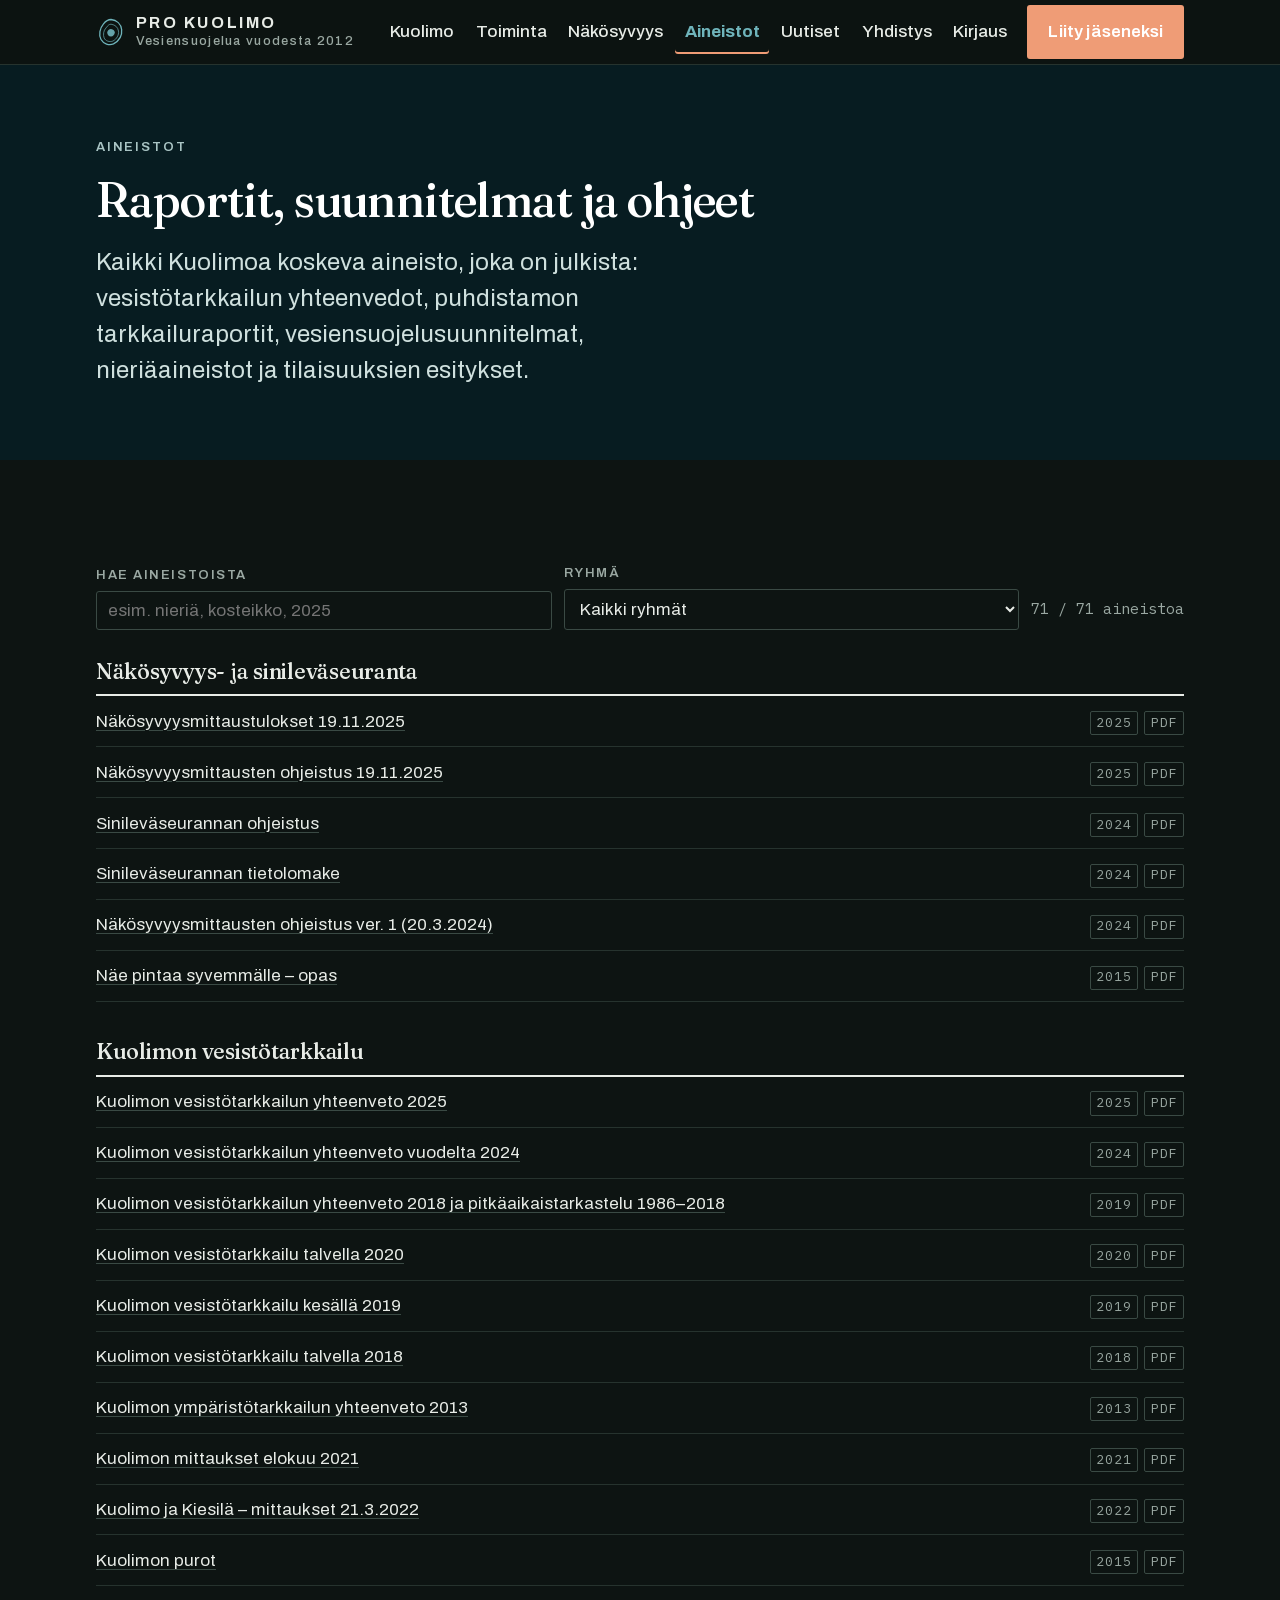
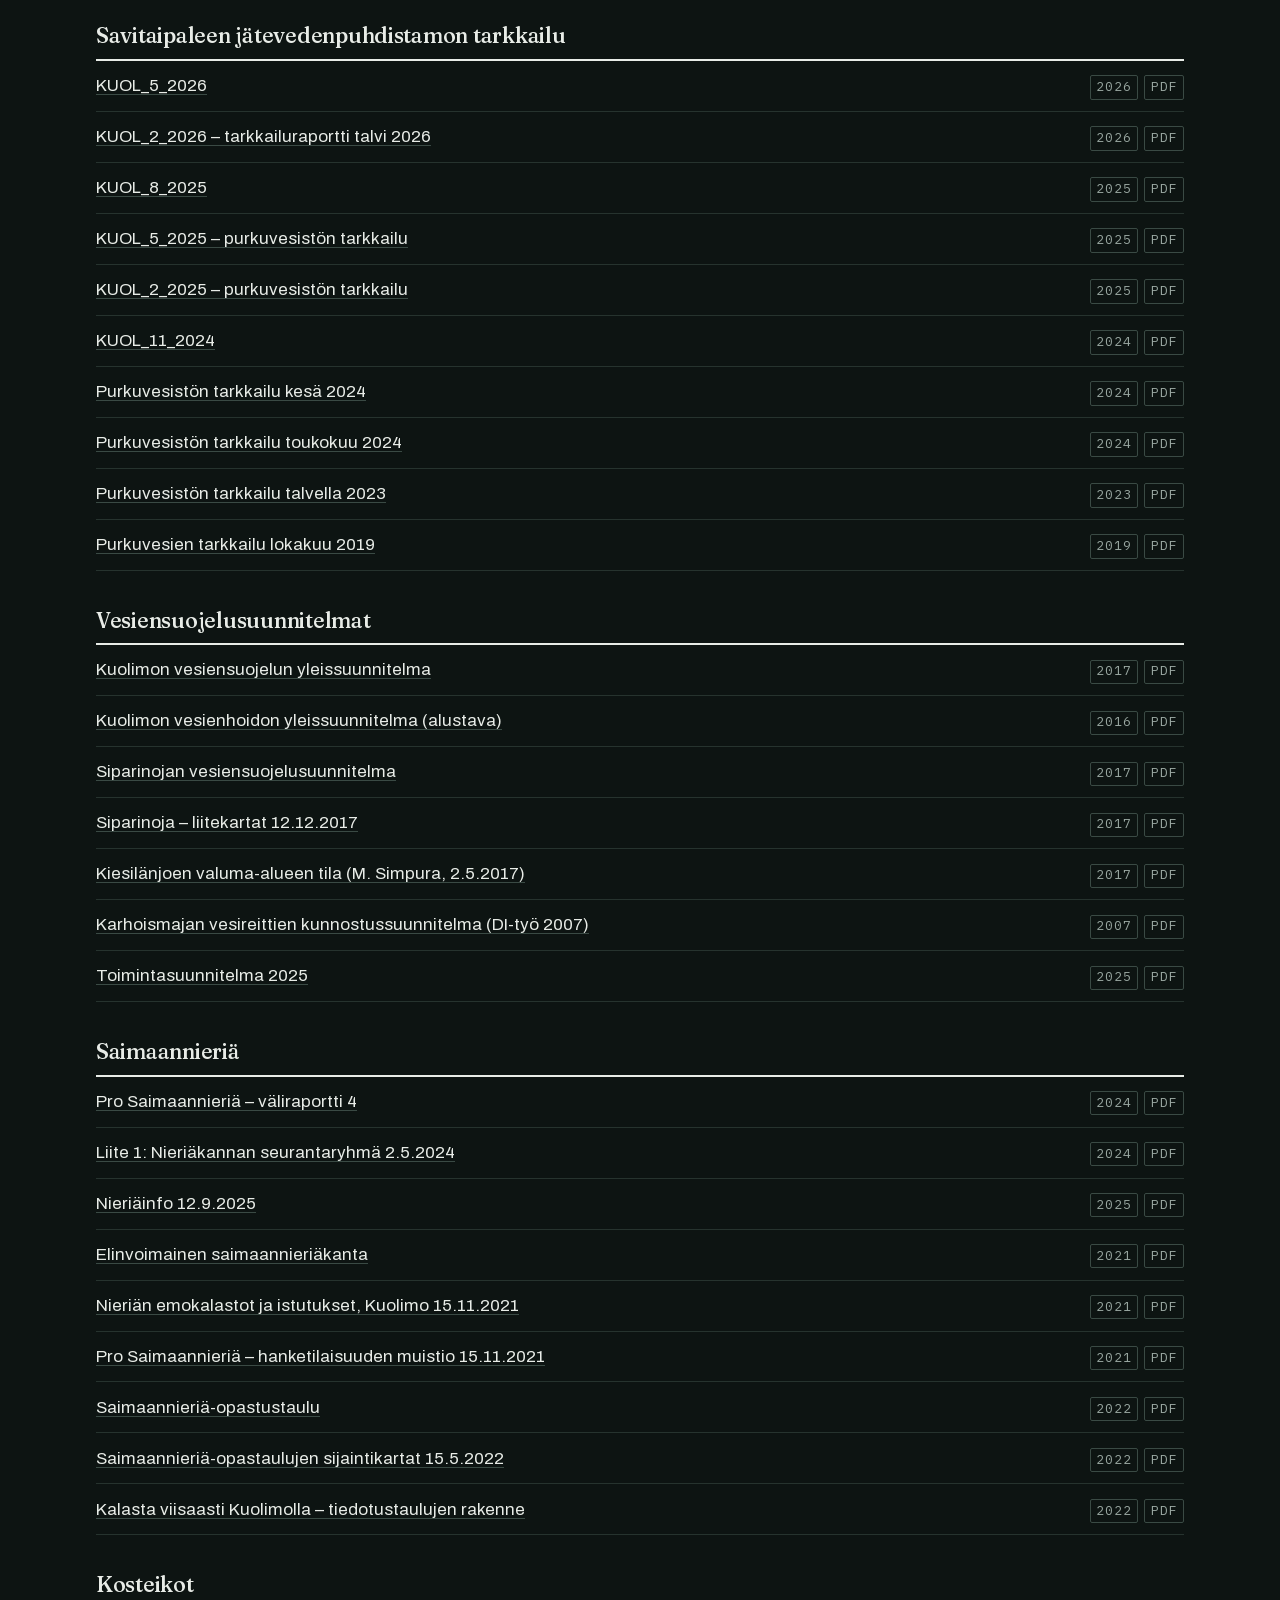
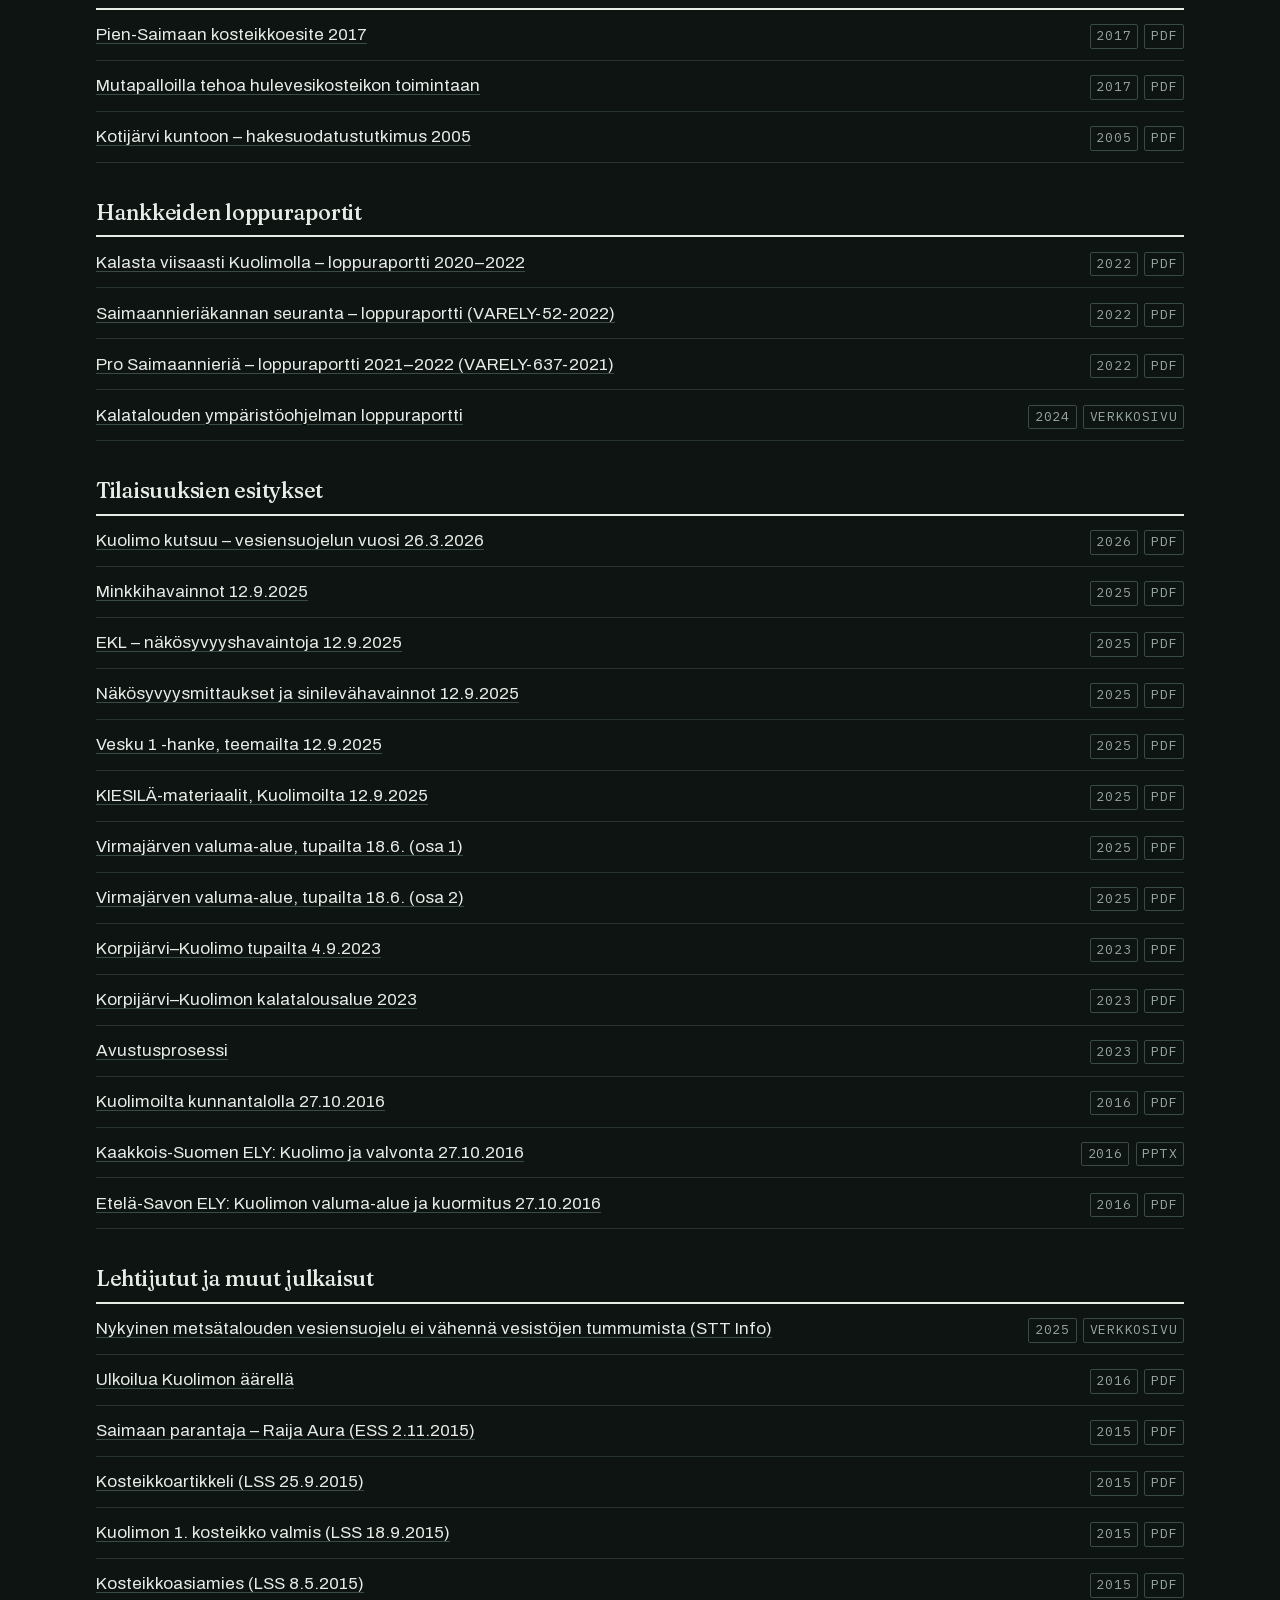
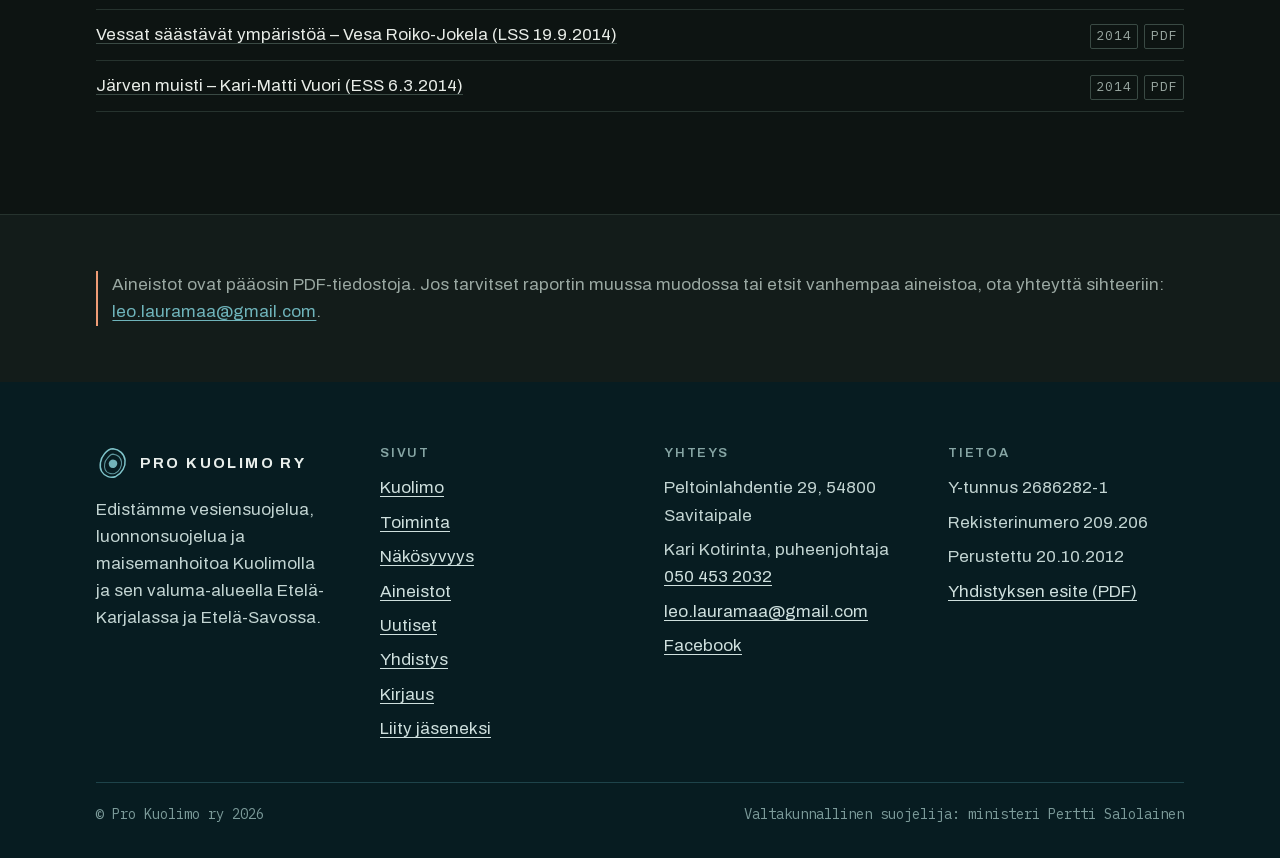
==== commit 8cc6ea7d: "Sivusto on vain tumma: poistetaan vaalea teema Vaaleassa laiteasetuksessa oleva puhelin näytti sivus" ====
--- a/aineistot.html
+++ b/aineistot.html
@@ -6,8 +6,7 @@
 <title>Aineistot – Pro Kuolimo ry</title>
 <meta name="description" content="Kuolimon vesistötarkkailun raportit, vesiensuojelusuunnitelmat, nieriäaineistot, mittausohjeet ja tilaisuuksien esitykset yhdessä hakemistossa.">
 <link rel="canonical" href="https://prokuolimo.fi/aineistot.html">
-<meta name="theme-color" content="#edf1ee" media="(prefers-color-scheme: light)">
-<meta name="theme-color" content="#0d1412" media="(prefers-color-scheme: dark)">
+<meta name="theme-color" content="#0d1412">
 <meta property="og:type" content="website">
 <meta property="og:locale" content="fi_FI">
 <meta property="og:title" content="Aineistot – Pro Kuolimo ry">
--- a/assets/css/site.css
+++ b/assets/css/site.css
@@ -82,38 +82,41 @@
 
 /* --- Muuttujat ---------------------------------------------------------- */
 :root {
-  color-scheme: light dark;
-
-  --paper: #edf1ee;
-  --paper-2: #e3e9e5;
-  --paper-3: #d9e1dd;
-  --ink: #0f1a19;
-  --ink-2: #47554f;
-  --rule: #c8d2cd;
-  --rule-strong: #a9b6b0;
-
-  --water: #12525c;
-  --water-hi: #0b2f37;
-  --water-tint: #dfe9e9;
-  --moss: #56712f;
-  --nieria: #a8471f;
-  --nieria-bright: #c8542a;
-
-  /* Näkösyvyyden sävysarja, vaalea tila. Tumma = kirkkaampi vesi. */
-  --b1: #dfe9e9;
-  --b2: #bcd5d7;
-  --b3: #91bcc0;
-  --b4: #5c9ba3;
-  --b5: #2c7480;
-  --b6: #12525c;
-  --b-on-light: #0f1a19;
-  --b-on-dark: #f2f6f4;
-  --b1-fg: var(--b-on-light);
-  --b2-fg: var(--b-on-light);
-  --b3-fg: var(--b-on-light);
+  color-scheme: dark;
+
+  --paper: #0d1412;
+  --paper-2: #131c1a;
+  --paper-3: #1a2523;
+  --ink: #e8ece7;
+  --ink-2: #9aa8a2;
+  --rule: #26332e;
+  --rule-strong: #3a4a44;
+
+  --water: #6fb4bb;
+  --water-hi: #071c21;
+  --water-tint: #132a2c;
+  --moss: #9ab86a;
+  --nieria: #e8916a;
+  --nieria-bright: #ef9c76;
+
+  /* Näkösyvyyden sävysarja: vaaleampi = kirkkaampi vesi. Sivusto on vain
+     tumma, joten sarjalla on yksi suunta – aiemmin vaaleassa tilassa suunta
+     oli päinvastainen, mikä hämäsi lukijaa. --b-on-light ja --b-on-dark ovat
+     tekstivärit vaaleille ja tummille sävyaskelmille. */
+  --b1: #1b2b2c;
+  --b2: #23474b;
+  --b3: #2f6a71;
+  --b4: #479098;
+  --b5: #6fb4bb;
+  --b6: #a3d5d9;
+  --b-on-light: #08181a;
+  --b-on-dark: #e8ece7;
+  --b1-fg: var(--b-on-dark);
+  --b2-fg: var(--b-on-dark);
+  --b3-fg: var(--b-on-dark);
   --b4-fg: var(--b-on-light);
-  --b5-fg: var(--b-on-dark);
-  --b6-fg: var(--b-on-dark);
+  --b5-fg: var(--b-on-light);
+  --b6-fg: var(--b-on-light);
 
   --serif: Fraunces, "Iowan Old Style", Palatino, Georgia, serif;
   --sans: Archivo, system-ui, -apple-system, "Segoe UI", Roboto, sans-serif;
@@ -138,43 +141,7 @@
   --gutter: clamp(1.25rem, 5vw, 3rem);
   --band-space: clamp(3.5rem, 8vw, 6.5rem);
   --radius: 3px;
-  --shadow: 0 1px 2px rgb(11 47 55 / 6%), 0 8px 24px -12px rgb(11 47 55 / 18%);
-}
-
-@media (prefers-color-scheme: dark) {
-  :root {
-    --paper: #0d1412;
-    --paper-2: #131c1a;
-    --paper-3: #1a2523;
-    --ink: #e8ece7;
-    --ink-2: #9aa8a2;
-    --rule: #26332e;
-    --rule-strong: #3a4a44;
-
-    --water: #6fb4bb;
-    --water-hi: #071c21;
-    --water-tint: #132a2c;
-    --moss: #9ab86a;
-    --nieria: #e8916a;
-    --nieria-bright: #ef9c76;
-
-    --b1: #1b2b2c;
-    --b2: #23474b;
-    --b3: #2f6a71;
-    --b4: #479098;
-    --b5: #6fb4bb;
-    --b6: #a3d5d9;
-    --b-on-light: #08181a;
-    --b-on-dark: #e8ece7;
-    --b1-fg: var(--b-on-dark);
-    --b2-fg: var(--b-on-dark);
-    --b3-fg: var(--b-on-dark);
-    --b4-fg: var(--b-on-light);
-    --b5-fg: var(--b-on-light);
-    --b6-fg: var(--b-on-light);
-
-    --shadow: 0 1px 2px rgb(0 0 0 / 40%), 0 8px 24px -12px rgb(0 0 0 / 60%);
-  }
+  --shadow: 0 1px 2px rgb(0 0 0 / 40%), 0 8px 24px -12px rgb(0 0 0 / 60%);
 }
 
 /* --- Perusta ------------------------------------------------------------ */
@@ -525,6 +492,15 @@
   color: var(--water);
 }
 
+/* Grid poistaa periytyvän rivinvälin (1,6) tuottaman tyhjän tilan nimen
+   rivilaatikosta. Inline-latonnassa rivin korkeus tulee kääre-elementin
+   strutista, ei nimen omasta line-heightista, joten rivien väliin jäisi
+   noin 6 px kuollutta tilaa jota marginaali ei koske. */
+.brand__text {
+  display: grid;
+  line-height: 1;
+}
+
 .brand__name {
   font-family: var(--sans);
   font-size: 1rem;
@@ -540,7 +516,10 @@
   font-weight: 500;
   letter-spacing: 0.1em;
   color: var(--ink-2);
-  margin-top: 0.25rem;
+  /* Leipätekstin rivinväli 1,6 kasvattaisi rivien väliin ylimääräisen
+     puoliskon; tunnus latotaan tiiviisti kahdeksi riviksi. */
+  line-height: 1.15;
+  margin-top: 0.15rem;
 }
 
 @media (max-width: 26rem) {
@@ -610,7 +589,10 @@
   background: currentcolor;
 }
 
-@media (max-width: 64rem) {
+/* Vaakavalikko vaihtuu hampurilaiseksi 74 rem:ssä, joka on sama mitta kuin
+   .wrap: sitä kapeammalla seitsemän kohtaa ja liity-painike eivät mahdu
+   yhdelle riville, vaan yläpalkki kasvaisi kaksiriviseksi joka sivulla. */
+@media (max-width: 74rem) {
   .nav-toggle {
     display: inline-flex;
   }
@@ -799,7 +781,10 @@
 .round__stat,
 .tier__price,
 .record td,
-.record th {
+.record th,
+.pin,
+.aikajana__nappi,
+.kirjaus__aika {
   overflow-wrap: normal;
   hyphens: none;
 }
@@ -1099,6 +1084,15 @@
 
 .doc:hover .doc__name {
   text-decoration-color: currentcolor;
+}
+
+/* Vuosi- ja tyyppitagit ovat yksi rivittyvä yksikkö: ne siirtyvät kapealla
+   näytöllä yhdessä seuraavalle riville, eivät koskaan erikseen. */
+.doc__tags {
+  display: flex;
+  flex: none;
+  gap: 0.4rem;
+  align-items: baseline;
 }
 
 .doc__meta {
@@ -1561,6 +1555,824 @@
   white-space: nowrap;
 }
 
+/* ==========================================================================
+   Muutos ajan yli pisteittäin (nakosyvyys.html, assets/js/nakosyvyys.js)
+   Pieniä kuvaajia rinnakkain, yksi sarja kussakin. Merkit ovat ohuita ja
+   apuviivat yhtä sävyä pohjasta, jotta 30 kuvaajaa ei huuda yhtä aikaa.
+   ========================================================================== */
+.trendisumma {
+  list-style: none;
+  margin: 0 0 2.25rem;
+  padding: 0;
+  display: grid;
+  grid-template-columns: repeat(auto-fit, minmax(min(9rem, 100%), 1fr));
+  gap: 1rem 1.5rem;
+  border-top: 1px solid var(--rule);
+  padding-top: 1.25rem;
+}
+
+.trendisumma li {
+  display: grid;
+  gap: 0.1rem;
+  min-width: 0;
+}
+
+.trendisumma b {
+  font-family: var(--mono);
+  font-size: 1.75rem;
+  font-weight: 500;
+  line-height: 1.1;
+  color: var(--water);
+}
+
+.trendisumma span {
+  font-size: var(--fs-micro);
+  color: var(--ink-2);
+}
+
+.trendiryhma + .trendiryhma {
+  margin-top: 2.25rem;
+}
+
+.trendiryhma h3 {
+  font-family: var(--sans);
+  font-size: var(--fs-label);
+  font-weight: 600;
+  letter-spacing: 0.14em;
+  text-transform: uppercase;
+  color: var(--ink-2);
+  padding-bottom: 0.5rem;
+  border-bottom: 1px solid var(--rule);
+}
+
+.trendiruudukko {
+  list-style: none;
+  margin: 1rem 0 0;
+  padding: 0;
+  display: grid;
+  /* min() antaa kortin kutistua, kun lukija on suurentanut fonttikokoa. */
+  grid-template-columns: repeat(auto-fill, minmax(min(11.5rem, 100%), 1fr));
+  gap: 1.25rem 1rem;
+}
+
+.trendi {
+  min-width: 0;
+  display: flex;
+  flex-direction: column;
+}
+
+/* Kahden rivin vähimmäiskorkeus pitää rivin kuvaajat samalla linjalla, vaikka
+   yksi mittauspaikan nimi katkeaisi kahdelle riville. Ilman sitä kuvaajia ei
+   voi verrata silmämääräisesti rivin poikki. */
+.trendi__nimi {
+  font-size: var(--fs-micro);
+  color: var(--ink-2);
+  line-height: 1.3;
+  min-height: 2.6em;
+}
+
+.trendi__nimi b {
+  font-family: var(--mono);
+  font-weight: 500;
+  overflow-wrap: normal;
+  color: var(--ink);
+}
+
+.trendi__kuva {
+  width: 100%;
+  height: auto;
+  margin-top: 0.35rem;
+}
+
+/* Apuviivat 2, 4 ja 6 metrin kohdalla: yhtenäinen hiusviiva, ei katkoviiva. */
+.trendi__apu {
+  stroke: var(--rule);
+  stroke-width: 1;
+  vector-effect: non-scaling-stroke;
+}
+
+/* Maaliskuun jääkierros merkitään, koska sitä ei voi verrata kesäkierroksiin. */
+.trendi__jaa {
+  fill: var(--rule);
+  opacity: 0.3;
+}
+
+.trendi__viiva {
+  fill: none;
+  stroke: var(--water);
+  stroke-width: 2;
+  stroke-linecap: round;
+  stroke-linejoin: round;
+  vector-effect: non-scaling-stroke;
+}
+
+.trendi__piste {
+  fill: var(--water);
+  /* Reunus on sama kuin osion pohja, jotta vierekkäiset pallot erottuvat. */
+  stroke: var(--paper);
+  stroke-width: 1.5;
+  vector-effect: non-scaling-stroke;
+}
+
+.trendi__luvut {
+  display: flex;
+  flex-wrap: wrap;
+  align-items: baseline;
+  gap: 0.15rem 0.6rem;
+  margin-top: 0.3rem;
+  font-size: var(--fs-micro);
+}
+
+.trendi__luvut > .num {
+  font-size: var(--fs-small);
+  color: var(--ink);
+}
+
+.trendi__muutos {
+  font-family: var(--mono);
+  overflow-wrap: normal;
+  color: var(--ink-2);
+}
+
+.trendi__muutos--tyhja {
+  font-family: var(--sans);
+}
+
+.trendi__pareja {
+  font-size: var(--fs-label);
+  color: var(--ink-2);
+}
+
+/* ==========================================================================
+   Kartta, aikajana ja mittausten kirjaus
+   (kartta.html, kirjaa.html – ks. assets/js/kartta-apu.js)
+   ========================================================================== */
+
+.wrap--kapea {
+  max-width: 48rem;
+}
+
+/* Kirjaussivu on työkalu, ei luettavaa tekstiä, joten se saa ylittää sivuston
+   74 rem:n lukumitan. Leveys on rem-mitta, joten se kasvaa selaimen
+   fonttikoon mukana eikä pakota kolmea saraketta ahtaalle. */
+.wrap--tyokalu {
+  max-width: 102rem;
+}
+
+.pagehead--tiivis {
+  padding-block: clamp(1.75rem, 5vw, 3rem);
+}
+
+/* --- Karttakehys --------------------------------------------------------- */
+.kartta {
+  height: clamp(20rem, 55vh, 34rem);
+  border: 1px solid var(--rule-strong);
+  border-radius: var(--radius);
+  background: var(--paper-3);
+  /* Leafletin omat paneelit ovat absoluuttisia; tämä pitää ne kehyksen sisällä. */
+  isolation: isolate;
+  z-index: 0;
+}
+
+.kartta--kirjaus {
+  height: clamp(17rem, 42vh, 26rem);
+}
+
+/* Laattoja ei käännetä negatiiviksi – kartan pitää näyttää kartalta. Tummassa
+   tilassa kirkkautta lasketaan sen verran, ettei valkoinen laatta häikäise. */
+.leaflet-tile-pane {
+  filter: brightness(0.82) contrast(1.06) saturate(0.9);
+}
+
+.leaflet-container {
+  font-family: var(--sans);
+  font-size: var(--fs-micro);
+  background: var(--paper-3);
+}
+
+.leaflet-container a {
+  color: var(--water);
+}
+
+.leaflet-control-attribution {
+  background: color-mix(in srgb, var(--paper) 86%, transparent);
+  color: var(--ink-2);
+}
+
+.leaflet-bar a,
+.leaflet-bar a:hover {
+  background: var(--paper);
+  color: var(--ink);
+  border-bottom-color: var(--rule);
+  /* Zoom-painikkeet ovat sormella painettavia. */
+  width: 2.25rem;
+  height: 2.25rem;
+  line-height: 2.25rem;
+  font-size: 1.25rem;
+}
+
+/* --- Karttamerkit -------------------------------------------------------- */
+/* Merkki on divIcon, joten värit tulevat samasta --b1…--b6-sarjasta kuin
+   rekisteritaulukossa ja tumma tila toimii ilman erillistä logiikkaa. */
+.pin {
+  display: grid;
+  place-items: center;
+  width: 2.375rem;
+  height: 2.375rem;
+  border-radius: 50%;
+  border: 2px solid var(--paper);
+  box-shadow: var(--shadow);
+  font-family: var(--mono);
+  font-size: 0.8125rem;
+  font-weight: 500;
+  line-height: 1;
+  overflow-wrap: normal;
+  background: var(--paper-3);
+  color: var(--ink);
+}
+
+.pin b {
+  font-weight: 500;
+}
+
+/* Pistetunnus on merkin alla pienenä, jotta lukema pysyy pääasiana. */
+.pin i {
+  position: absolute;
+  top: 100%;
+  margin-top: 2px;
+  font-style: normal;
+  font-size: var(--fs-label);
+  letter-spacing: 0.04em;
+  color: var(--ink-2);
+  text-shadow: 0 0 3px var(--paper), 0 0 3px var(--paper);
+}
+
+.pin[data-bin="1"] { background: var(--b1); color: var(--b1-fg); }
+.pin[data-bin="2"] { background: var(--b2); color: var(--b2-fg); }
+.pin[data-bin="3"] { background: var(--b3); color: var(--b3-fg); }
+.pin[data-bin="4"] { background: var(--b4); color: var(--b4-fg); }
+.pin[data-bin="5"] { background: var(--b5); color: var(--b5-fg); }
+.pin[data-bin="6"] { background: var(--b6); color: var(--b6-fg); }
+
+/* Ei mittausta kyseisellä kierroksella: tyhjä rengas, ei nolla. */
+.pin--tyhja {
+  background: transparent;
+  border: 2px dashed var(--rule-strong);
+  box-shadow: none;
+}
+
+/* Sijainti on vasta arvio, ei maastossa tarkistettu. */
+.pin--arvio {
+  border-style: dashed;
+}
+
+/* Kirjattava sijainti: nieriän väri, koska se on sivun tärkein toiminto. */
+.pin--kirjaus {
+  width: 2.625rem;
+  height: 2.625rem;
+  background: transparent;
+  border: 3px solid var(--nieria-bright);
+  box-shadow: 0 0 0 2px var(--paper);
+  cursor: grab;
+}
+
+.pin--kirjaus::after {
+  content: "";
+  width: 0.75rem;
+  height: 0.75rem;
+  border-radius: 50%;
+  background: var(--nieria-bright);
+}
+
+/* Oma GPS-sijainti on eri asia kuin kirjattava sijainti. */
+.pin--oma {
+  width: 1.125rem;
+  height: 1.125rem;
+  background: var(--water);
+  border: 2px solid var(--paper);
+}
+
+.oma-tarkkuus {
+  stroke: var(--water);
+  stroke-width: 1;
+  fill: var(--water);
+  fill-opacity: 0.12;
+}
+
+/* --- Ponnahdusikkuna ----------------------------------------------------- */
+.leaflet-popup-content-wrapper {
+  background: var(--paper);
+  color: var(--ink);
+  border-radius: var(--radius);
+  box-shadow: var(--shadow);
+}
+
+.leaflet-popup-tip {
+  background: var(--paper);
+}
+
+.leaflet-popup-content {
+  margin: 0.9rem 1rem;
+  font-size: var(--fs-small);
+  line-height: 1.5;
+}
+
+.popup h3 {
+  margin-bottom: 0.15rem;
+}
+
+.popup__meta {
+  font-size: var(--fs-micro);
+  color: var(--ink-2);
+  margin-bottom: 0.6rem;
+}
+
+.popup__sarja {
+  list-style: none;
+  margin: 0;
+  padding: 0;
+  border-top: 1px solid var(--rule);
+}
+
+.popup__sarja li {
+  display: flex;
+  gap: 0.75rem;
+  justify-content: space-between;
+  align-items: baseline;
+  padding: 0.3rem 0;
+  border-bottom: 1px solid var(--rule);
+}
+
+.popup__sarja em {
+  font-style: normal;
+  font-size: var(--fs-micro);
+  color: var(--ink-2);
+}
+
+.popup__sarja b {
+  font-family: var(--mono);
+  font-weight: 500;
+  overflow-wrap: normal;
+  padding: 0.05rem 0.4rem;
+  border-radius: 2px;
+}
+
+.popup__sarja b[data-bin="1"] { background: var(--b1); color: var(--b1-fg); }
+.popup__sarja b[data-bin="2"] { background: var(--b2); color: var(--b2-fg); }
+.popup__sarja b[data-bin="3"] { background: var(--b3); color: var(--b3-fg); }
+.popup__sarja b[data-bin="4"] { background: var(--b4); color: var(--b4-fg); }
+.popup__sarja b[data-bin="5"] { background: var(--b5); color: var(--b5-fg); }
+.popup__sarja b[data-bin="6"] { background: var(--b6); color: var(--b6-fg); }
+
+.popup__note {
+  margin-top: 0.6rem;
+  font-size: var(--fs-micro);
+  color: var(--ink-2);
+}
+
+/* --- Aikajana ------------------------------------------------------------ */
+.aikajana {
+  display: flex;
+  flex-wrap: wrap;
+  align-items: center;
+  gap: 0.6rem;
+  margin-top: 1.25rem;
+}
+
+.aikajana__nappi {
+  flex: none;
+  width: 2.75rem;
+  height: 2.75rem;
+  display: grid;
+  place-items: center;
+  font-size: 1.0625rem;
+  font-family: var(--sans);
+  color: var(--ink);
+  background: var(--paper);
+  border: 1px solid var(--rule-strong);
+  border-radius: var(--radius);
+  cursor: pointer;
+}
+
+.aikajana__nappi:hover {
+  border-color: var(--ink);
+  background: var(--paper-3);
+}
+
+.aikajana__nappi--soita {
+  color: var(--nieria);
+  border-color: var(--nieria-bright);
+}
+
+/* Liuku saa kasvaa, mutta sen on myös voitava kutistua kapealla näytöllä. */
+.aikajana__liuku {
+  flex: 1 1 min(14rem, 100%);
+  min-width: 0;
+  display: block;
+}
+
+.aikajana__liuku input {
+  width: 100%;
+  min-width: 0;
+  accent-color: var(--nieria-bright);
+  height: 2.75rem;
+}
+
+.aikajana__tila {
+  flex: 1 1 100%;
+  font-family: var(--mono);
+  font-size: var(--fs-small);
+  color: var(--ink-2);
+}
+
+.aikajana__tila b {
+  font-family: var(--sans);
+  font-weight: 600;
+  color: var(--ink);
+}
+
+/* --- Portti -------------------------------------------------------------- */
+.portti__lomake {
+  display: grid;
+  gap: 1rem;
+  max-width: 28rem;
+  padding: clamp(1.25rem, 4vw, 2rem);
+  background: var(--paper-2);
+  border: 1px solid var(--rule);
+  border-radius: var(--radius);
+}
+
+.portti__lomake .btn {
+  justify-content: center;
+}
+
+/* --- Kirjauslomake ------------------------------------------------------- */
+.lomake {
+  display: grid;
+  gap: 1.1rem;
+  margin-top: 1.5rem;
+}
+
+.lomake__rivi {
+  display: flex;
+  flex-wrap: wrap;
+  gap: 0.9rem;
+  align-items: end;
+}
+
+/* Kapea kenttä saa kutistua: kiinteä minimi työntäisi sivua sivusuunnassa,
+   kun lukija on suurentanut selaimen fonttikokoa. */
+.field--kapea {
+  flex: 1 1 min(9rem, 100%);
+}
+
+.field textarea {
+  font-family: var(--sans);
+  font-size: var(--fs-small);
+  padding: 0.55rem 0.7rem;
+  color: var(--ink);
+  background: var(--paper);
+  border: 1px solid var(--rule-strong);
+  border-radius: var(--radius);
+  min-width: 0;
+  width: 100%;
+  resize: vertical;
+}
+
+.field input,
+.field select,
+.field textarea {
+  max-width: none;
+}
+
+/* Sormella osuttavat kentät: 44 px on pienin kohtuullinen kosketuskohde. */
+.lomake .field input,
+.lomake .field select,
+.portti__lomake .field input {
+  min-height: 2.75rem;
+  font-size: var(--fs-body);
+}
+
+.lomake [data-nakosyvyys] {
+  font-family: var(--mono);
+}
+
+.btn--nyt {
+  flex: none;
+  min-height: 2.75rem;
+}
+
+.btn--tallenna {
+  justify-content: center;
+  min-height: 3.25rem;
+  font-size: var(--fs-body);
+}
+
+.btn-row--kirjaus {
+  margin-top: 0.75rem;
+}
+
+.valinta {
+  display: grid;
+  grid-template-columns: auto minmax(0, 1fr);
+  gap: 0.7rem;
+  align-items: start;
+  font-size: var(--fs-small);
+  color: var(--ink-2);
+}
+
+.valinta input {
+  width: 1.4rem;
+  height: 1.4rem;
+  margin-top: 0.15rem;
+  accent-color: var(--nieria-bright);
+}
+
+.lomake__virhe {
+  font-size: var(--fs-small);
+  color: var(--nieria);
+  padding-left: 0.9rem;
+  border-left: 2px solid var(--nieria-bright);
+}
+
+/* Kirjattava koordinaatti on lomakkeen tärkein yksittäinen tieto, joten se on
+   otsikoitu lukema eikä virkkeen sisään upotettu luku. Alarivi kertoo, mistä
+   koordinaatti on peräisin – se ratkaisee, kuinka luotettava se on. */
+.sijaintitila {
+  display: grid;
+  gap: 0.2rem;
+  margin-top: 0.9rem;
+  padding: 0.8rem 0.95rem;
+  background: var(--paper-2);
+  border: 1px solid var(--rule);
+  border-radius: var(--radius);
+  font-size: var(--fs-small);
+  color: var(--ink-2);
+}
+
+.sijaintitila__arvo {
+  font-family: var(--mono);
+  font-size: var(--fs-body);
+  font-weight: 500;
+  color: var(--ink);
+  overflow-wrap: normal;
+}
+
+.sijaintitila__meta {
+  font-size: var(--fs-micro);
+}
+
+.sijaintitila__viesti {
+  font-family: var(--mono);
+}
+
+.sijaintitila__varoitus {
+  margin-top: 0.35rem;
+  font-size: var(--fs-micro);
+  color: var(--nieria);
+  border-left: 2px solid var(--nieria-bright);
+  padding-left: 0.6rem;
+}
+
+/* --- Kirjausnäkymän asettelu --------------------------------------------- */
+/* Puhelimella pystysarake: kartta, lomake, lista.
+
+   Työpöydällä lomake nousee kartan viereen ja tallennetut kirjaukset kartan
+   alle, jotta juuri tallennettu rivi on samassa näkymässä kuin lomake – muuten
+   tallennus näyttää siltä, ettei mitään tapahtunut.
+
+   Isolla näytöllä kaikki kolme mahtuvat rinnakkain. Molemmat rajat ovat
+   rem-mittoja, joten suurennettu selaimen fonttikoko siirtää vaihdon isommalle
+   näytölle sen sijaan että sarakkeet ahtautuisivat. */
+.kirjausnakyma {
+  display: grid;
+  gap: 1.5rem;
+}
+
+@media (min-width: 62rem) {
+  .kirjausnakyma {
+    grid-template-columns: minmax(0, 1.05fr) minmax(0, 1fr);
+    column-gap: 2rem;
+    row-gap: 1.75rem;
+    align-items: start;
+  }
+
+  .kirjausnakyma__kartta {
+    grid-column: 1;
+    grid-row: 1;
+  }
+
+  .kirjausnakyma__lomake {
+    grid-column: 2;
+    grid-row: 1 / span 2;
+    margin-top: 0;
+  }
+
+  /* Kahden luokan valitsin on tarpeen: .kirjaukset-säännöt tulevat tässä
+     tiedostossa myöhemmin, joten yhden luokan nollaus häviäisi niille. */
+  .kirjausnakyma .kirjausnakyma__lista {
+    grid-column: 1;
+    grid-row: 2;
+    margin-top: 0;
+  }
+
+  /* Kartta on työpöydällä vain osa leveydestä, joten se saa lisää korkeutta
+     – muuten mittauspisteet jäävät liian lähelle toisiaan osuttaviksi. */
+  .kirjausnakyma .kartta--kirjaus {
+    height: clamp(22rem, 48vh, 32rem);
+  }
+}
+
+@media (min-width: 86rem) {
+  .kirjausnakyma {
+    grid-template-columns: minmax(0, 1.2fr) minmax(0, 1fr) minmax(0, 1fr);
+  }
+
+  .kirjausnakyma__lomake {
+    grid-column: 2;
+    grid-row: 1;
+  }
+
+  /* Omana sarakkeenaan lista alkaa samalta riviltä kuin kartta, joten sitä ei
+     enää eroteta yläviivalla kuten kartan alla ollessaan. */
+  .kirjausnakyma .kirjausnakyma__lista {
+    grid-column: 3;
+    grid-row: 1;
+    padding-top: 0;
+    border-top: 0;
+  }
+}
+
+/* --- Tallennuksen kuittaus ----------------------------------------------- */
+.kuittaus {
+  font-size: var(--fs-small);
+  color: var(--ink);
+  background: var(--paper-2);
+  border: 1px solid var(--moss);
+  border-left-width: 3px;
+  border-radius: var(--radius);
+  padding: 0.7rem 0.9rem;
+}
+
+/* --- Tallennetut kirjaukset ---------------------------------------------- */
+.kirjaukset {
+  margin-top: 2.5rem;
+  padding-top: 1.75rem;
+  border-top: 1px solid var(--rule);
+}
+
+.kirjaukset h2 {
+  margin-bottom: 0.6rem;
+}
+
+.kirjaukset h2 span {
+  font-family: var(--mono);
+  font-size: var(--fs-small);
+  color: var(--ink-2);
+}
+
+.kirjaukset .btn-row {
+  margin-top: 1.25rem;
+}
+
+.kirjauslista {
+  list-style: none;
+  margin: 1.25rem 0 0;
+  padding: 0;
+  border-top: 1px solid var(--rule);
+}
+
+.kirjaus {
+  position: relative;
+  padding: 0.85rem 0;
+  border-bottom: 1px solid var(--rule);
+}
+
+/* Koko rivi on napautettava: painikkeen ::after-peite kattaa rivin, mutta
+   painike itse pysyy oikeana <button>-elementtinä näppäimistöä ja
+   ruudunlukijaa varten. Poista-painike nostetaan peitteen yläpuolelle. */
+.kirjaus__valitse {
+  flex: none;
+  font-family: var(--sans);
+  font-size: var(--fs-micro);
+  color: var(--water);
+  background: none;
+  border: 1px solid transparent;
+  border-radius: var(--radius);
+  padding: 0.35rem 0.6rem;
+  cursor: pointer;
+  margin-left: auto;
+}
+
+.kirjaus__valitse::after {
+  content: "";
+  position: absolute;
+  inset: 0;
+}
+
+.kirjaus:hover {
+  background: var(--paper-2);
+}
+
+.kirjaus:hover .kirjaus__valitse {
+  border-color: var(--rule-strong);
+}
+
+.kirjaus__valitse:focus-visible {
+  border-color: var(--nieria-bright);
+}
+
+/* Rivi, joka on nyt kartalla ja lomakkeessa. */
+.kirjaus--valittu {
+  background: var(--paper-2);
+  box-shadow: inset 3px 0 0 var(--water);
+  padding-left: 0.75rem;
+}
+
+.kirjaus__poista {
+  position: relative;
+  z-index: 1;
+}
+
+/* Juuri tallennettu rivi merkitään, jotta sen löytää listasta heti. */
+.kirjaus--uusin {
+  border-left: 3px solid var(--moss);
+  padding-left: 0.75rem;
+  background: var(--paper-2);
+}
+
+.kirjaus__paa {
+  display: flex;
+  flex-wrap: wrap;
+  align-items: baseline;
+  gap: 0.5rem 0.9rem;
+}
+
+.kirjaus__arvo {
+  flex: none;
+  font-size: 1.25rem;
+  color: var(--water);
+}
+
+.kirjaus__aika {
+  flex: 0 1 auto;
+  min-width: 0;
+  font-size: var(--fs-micro);
+  color: var(--ink-2);
+}
+
+.kirjaus__poista {
+  flex: none;
+  font-family: var(--sans);
+  font-size: var(--fs-micro);
+  color: var(--ink-2);
+  background: none;
+  border: 1px solid var(--rule);
+  border-radius: var(--radius);
+  padding: 0.35rem 0.6rem;
+  cursor: pointer;
+}
+
+.kirjaus__poista:hover {
+  color: var(--nieria);
+  border-color: var(--nieria-bright);
+}
+
+/* Kaikki tallennetut kentät näkyviin: kirjaaja tarkistaa aineiston täältä. */
+.kirjaus__tiedot {
+  margin: 0.45rem 0 0;
+  display: grid;
+  gap: 0.15rem;
+  font-size: var(--fs-micro);
+}
+
+.kirjaus__tiedot > div {
+  display: grid;
+  grid-template-columns: minmax(0, 7rem) minmax(0, 1fr);
+  gap: 0.6rem;
+}
+
+.kirjaus__tiedot dt {
+  color: var(--ink-2);
+}
+
+.kirjaus__tiedot dd {
+  margin: 0;
+  min-width: 0;
+  color: var(--ink);
+}
+
+.kirjaus__lahde {
+  color: var(--ink-2);
+}
+
+@media (max-width: 26rem) {
+  .kirjaus__tiedot > div {
+    grid-template-columns: minmax(0, 1fr);
+    gap: 0;
+  }
+}
+
 @media print {
   .topbar,
   .hero__media,
